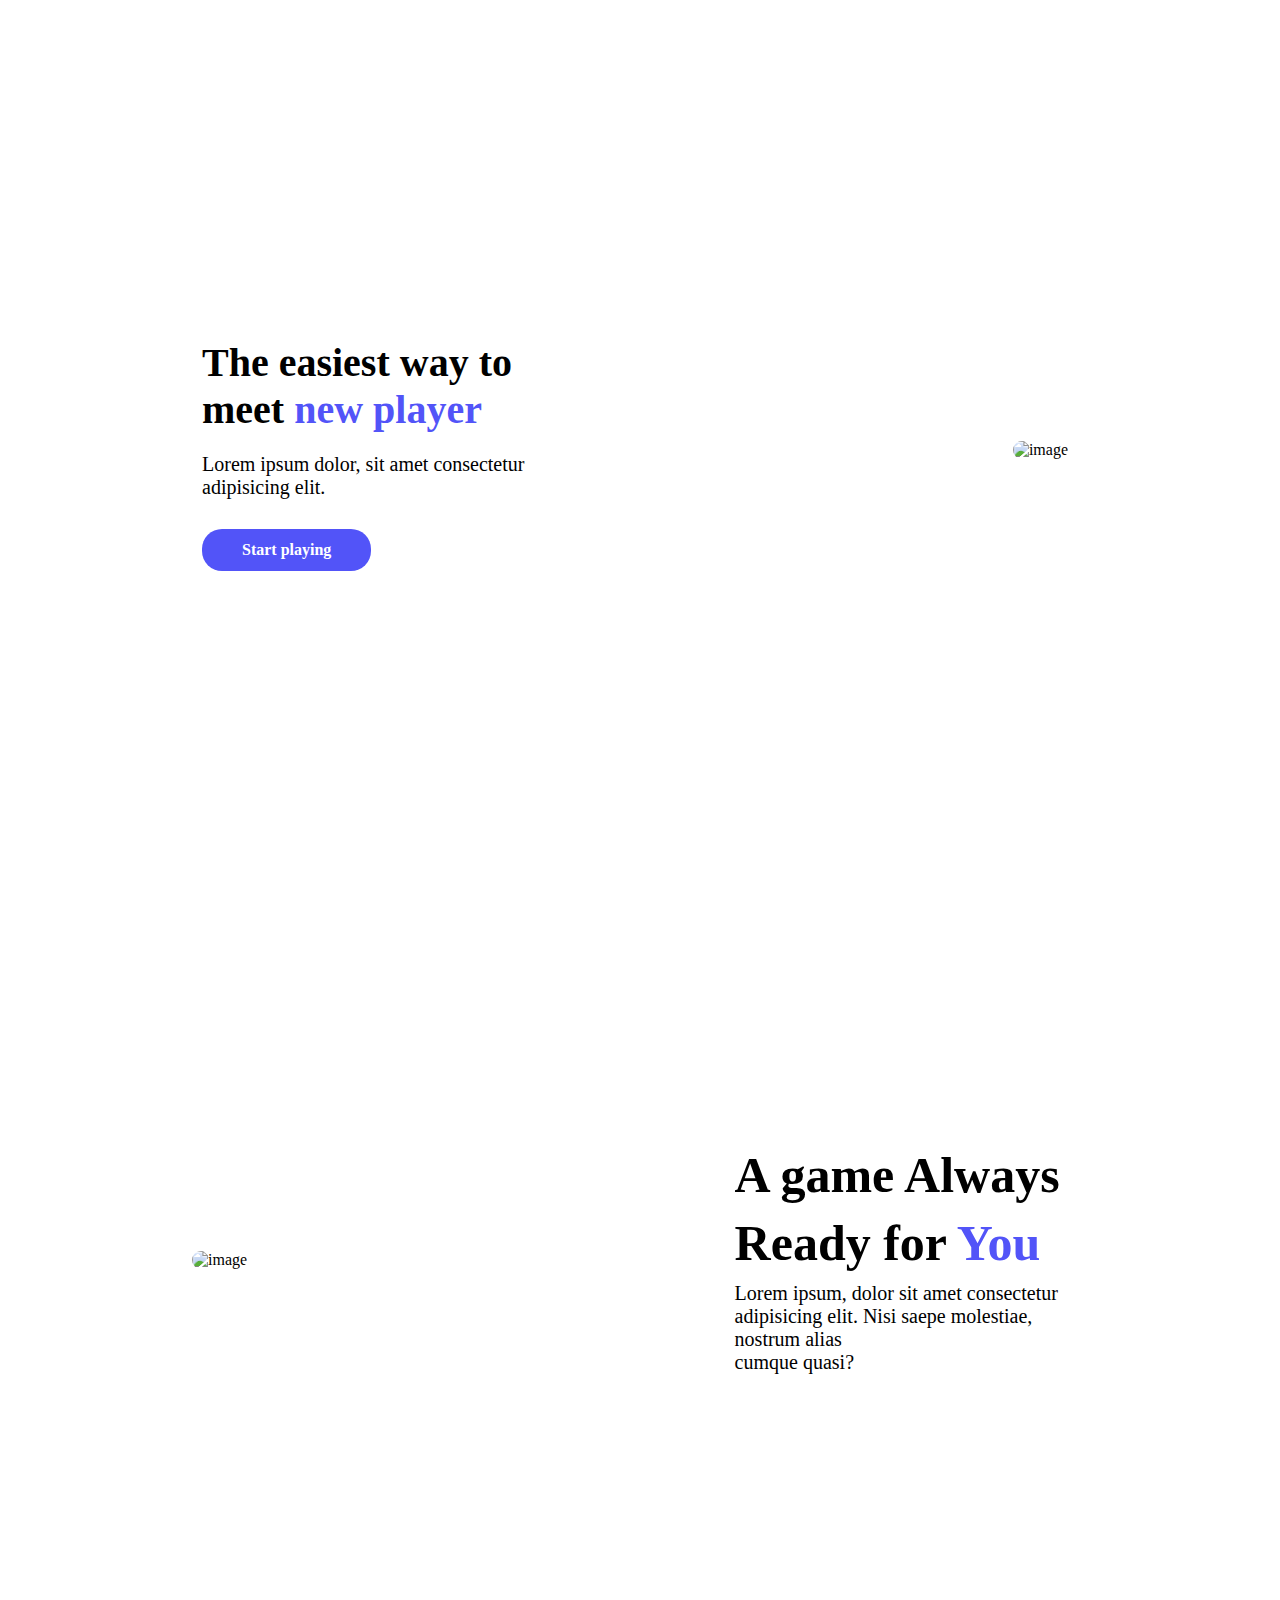
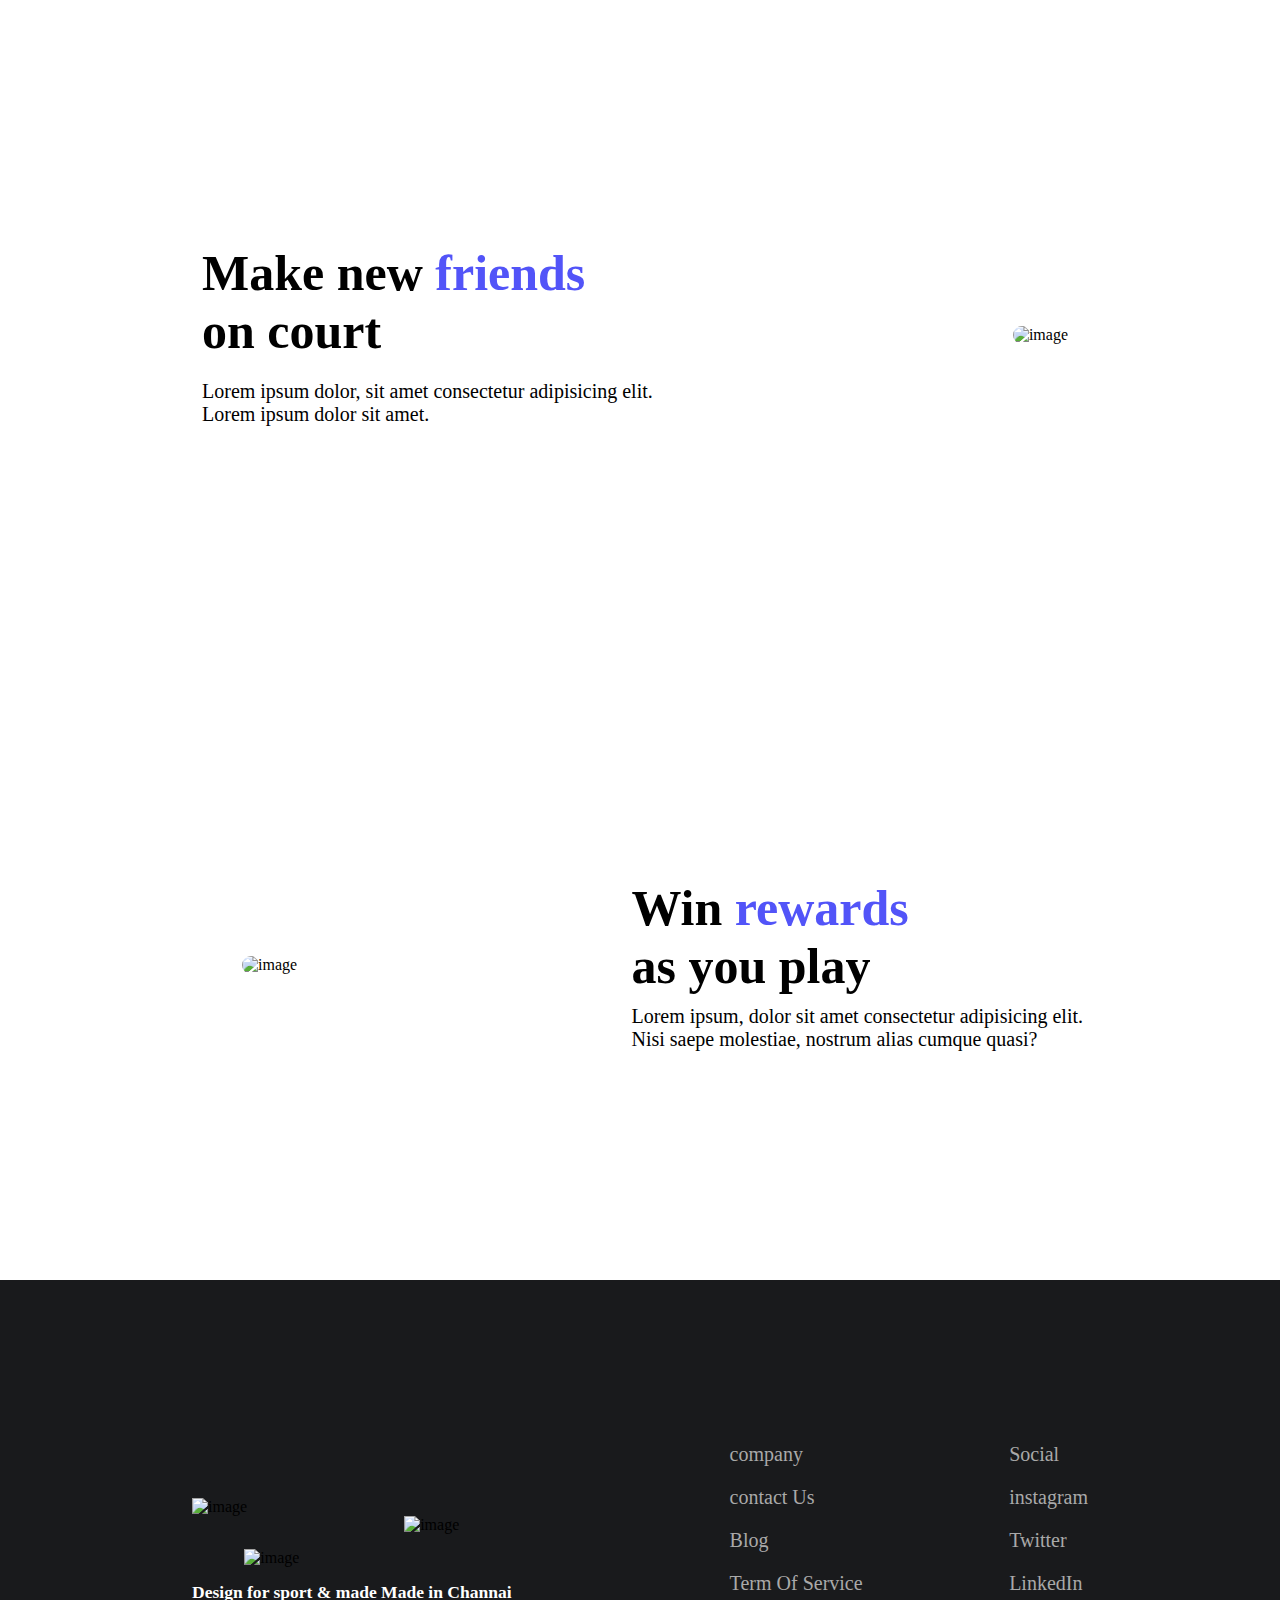
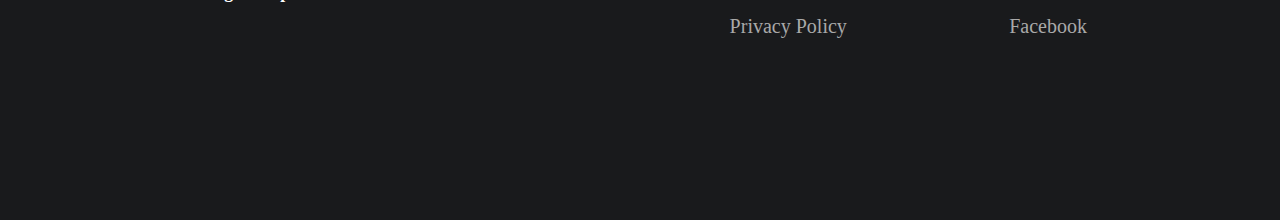
==== index.html @ d3555aa1 "Add files via upload" ====
<!DOCTYPE html>
<html lang="en">
<head>
    <meta charset="UTF-8">
    <meta name="viewport" content="width=device-width, initial-scale=1.0">
    <link rel="stylesheet" href="style.css">
    <title>Document</title>
</head>
<body>
    <div class="header">          
        <div class="main">
            <div class="container">
                <div class="right">
                    <h1>The easiest way to <br> meet <span>new player</span></h1>
                    <p>Lorem ipsum dolor, sit amet consectetur adipisicing elit.</p>
                    <a href="#contact" class="contact-button">
                        Start playing
                    </a>
                </div>
                <div class="image">
                    <img src="images/111.jpg" alt="image">
                </div>   
            </div>
        </div>
        <!-- ----------------------------------------------------------------------------------- -->
        <div class="main_2">
            <div class="container_2">
                <div class="image_2">
                    <img src="images/222.jpg" alt="image">
                </div>
                <div class="left_1">
                    <h1>A game Always</h1>
                    <h1>Ready for <span>You</span></h1>
                    <p>Lorem ipsum, dolor sit amet consectetur adipisicing elit. Nisi saepe molestiae, nostrum alias <br> cumque quasi?</p>
                </div>
            </div>
        </div>
    <!-- -------------------------------------------------------------------------------------------------------- -->
        <div class="main_3">
            <div class="container_3">
                <div class="right_3">
                    <h1>Make new <span>friends</span> <br> on court</h1>
                    <p>Lorem ipsum dolor, sit amet consectetur adipisicing elit.<br> Lorem ipsum dolor sit amet.</p>
                </div>
                <div class="image_3">
                    <img src="images/333.jpg" alt="image">
                </div>   
            </div>
        </div>
    <!-- --------------------------------------------------------------------------------------------- -->
        <div class="main_4">
            <div class="container_4">
                <div class="image_4">
                    <img src="images/444.jpg" alt="image">
                </div>
                <div class="left_4">
                    <h1>Win <span>rewards</span> <br> as you play</h1>
                    <p>Lorem ipsum, dolor sit amet consectetur adipisicing elit.<br> Nisi saepe molestiae, nostrum alias cumque quasi?</p>
                </div>
            </div>
        </div>
    </div>
   
    <!-- ------------------------------------------------------------------------------------------------- -->
   
    <footer class="main_last">
        <div class="container_last">
            <div class="image_last">
                <div class="first">
                    <img src="/images/Frame 10.png" alt="image">
                </div>
                <div class="second_last">
                    <div class="second">
                        <img src="/images/app-store-de-data.png" alt="image">
                    </div>
                    <div class="third">
                        <img src="/images/google-play.png" alt="image">
                    </div>
                </div>
                <div class="heading_last">
                    <h3>Design for sport & made Made in Channai</h3>
                </div>
            </div>

            <div class="footer_one">
                <div class="company_one">
                    <li class="color_white">company</li>
                    <li>contact Us</li>
                    <li>Blog</li>
                    <li>Term Of Service</li>
                    <li>Privacy Policy</li>
                </div>
                <div class="social_one">
                    <li class="color_white">Social</li>
                    <li>instagram</li>
                    <li>Twitter</li>
                    <li>LinkedIn</li>
                    <li>Facebook</li>
                </div>
            </div>

        </div>
    </footer>
    
</body>
</html>
---- style.css ----
*{
    margin: 0;
    padding: 0;
    box-sizing: border-box;
}
body{
}
.main{
    display: flex;
    justify-content: center;
    align-items: center;
    width: 100%;
    min-height: 100vh;
}
.container{
    display: flex;
    justify-content: space-between;
    align-items: center;
    min-height: 70vh;
    width: 70%;
    /* border: 2px solid red; */
}
.right{
    display: flex;
    align-items: flex-start;
    justify-content: center;
    flex-direction: column;
    /* margin-left: 120px; */
    /* border: 2px solid red; */
}
.right h1{
    padding: 10px;
    font-size: 50px;
}
span{
    color: #5254f8;

}
.right p{
    padding: 10px;
    font-size: 20px;
}
.contact-button{
    border: none;
    display: flex;
    border-radius: 0.375rem;
    background-color: #5254f8;
    color: white;
    transform: all 0.1s;
    padding: 0.75rem 2.5rem;
    font-size: 1rem;
    font-weight: 600;
    text-decoration: none;
    margin-top:20px ;
    margin-left: 10px;
    border-radius: 20px;
}
.image{
    margin-right: 20px;
}
.image img{
    height: 35vh;
    border-radius: 20px;
}
@media screen and (max-width:1400px) {
    .image img{
        height: 30vh;
    }
    .right{
        width: 40%;
    }
    .right h1{
        font-size: 40px;
    }
}
@media screen and (max-width:1150px) {
    .image img{
        height: 25vh;
        width: 40vh;
    }
}
@media screen and (max-width:970px) {
    .image img{
        height: 25vh;
        width: 33vh;
    }
    .right h1{
        font-size: 25px;
    }
}
@media screen and (max-width:835px) {
    .contact-button{
        padding-left: 20px;
    }
    .right h1{
        font-size: 33px;
    }
    .right p{
        font-size: 20px;
    }
}
@media screen and (max-width:770px) {
    .image img{
        height: 20vh;
        width: 30vh;
    }
    .right{
        margin: 0px;
        width: 100%;
    }
}
@media screen and (max-width:740px) {
    .container{
        display: flex;
        flex-direction: column;
        justify-content: center;
        align-items: center;
    }
    .right{
        margin: 0px;
        width: 100%;
    }
    .right h1{
        font-size:35px;
    }
    .image{
        margin: 20px;
    }
    .image img{
        height: 30vh;
        width: 40vh;
    }
}
@media screen and (max-width:560px) {
    .right{
        margin: 0px;
        width: 100%;
    }
    .image img{
        height: 27vh;
        width: 35vh;
    }
}
@media screen and (max-width:450px) {
    .right{
        margin: 0px;
        width: 90%;
    }
    .image img{
        height: 27vh;
        width: 30vh;
    }
}
/* --------------------------------------------------- */

.main_2{
    display: flex;
    justify-content: center;
    align-items: center;
    width: 100%;
    min-height: 80vh;
    /* border: 2px solid red; */
}
.container_2{
    display: flex;
    justify-content: space-between;
    align-items: center;
    min-height: 70vh;
    width: 70%;
    /* border: 2px solid red; */
}

.image_2 img{
    height: 35vh;
    border-radius: 20px;
}
.left_1{
    display: flex;
    align-items: flex-start;
    justify-content: center;
    flex-direction: column;
    width: 40%;
}
.left_1 h1{
    font-size: 50px;
    padding: 5px;
}
.left_1 p{
    font-size: 20px;
    padding: 5px;
}
@media screen and (max-width:1140px) {
    .container_2{
        min-height: 70vh;
        /* width: auto; */
    }
    .image_2 img{
        height: 30vh;
        border-radius: 20px;
    }
    .left_1 h1{
        font-size: 40px;
        padding: 5px;
    }
    .left_1 p{
        font-size: 20px;
        padding: 5px;
    }
}
@media screen and (max-width:1030px) {
    .left_1 h1{
        font-size: 30px;
    }
    .image_2 img{
        height: 25vh;
        border-radius: 20px;   
    }
}
@media screen and (max-width:850px) {
    .image_2 img{
        height: 22vh;
        border-radius: 20px;   
    }
    .left_1 h1{
        font-size: 25px;
    }
}
@media screen and (max-width:740px) {
    .container_2{
        display: flex;
        flex-direction: column;
        justify-content: center;
        align-items: center;
    }
    .left_1{
        width: 100%;
        margin-top: 20px;
    }
    .left_1 h1{
        font-size: 30px;
    }
    .image_2 img{
        width: 100%;
        height: 30vh;
    }
    
}
@media screen and (max-width:530px) {
    .image_2 img{
        width: 100%;
        height: 30vh;
    }
    .left_1{
        width: 100%;
       
    }
}
@media screen and (max-width:470px) {
    .image_2 img{
        width: 100%;
        height: 30vh;
    }
}
/* -------------------------------------------------------- */

.main_3{
    display: flex;
    justify-content: center;
    align-items: center;
    width: 100%;
    min-height: 60vh;
}
.container_3{
    display: flex;
    justify-content: space-between;
    align-items: center;
    min-height: 70vh;
    width: 70%;
    /* border: 2px solid red; */
}
.right_3{
    display: flex;
    align-items: flex-start;
    justify-content: center;
    flex-direction: column;
    /* margin-left: 120px; */
}
.right_3 h1{
    padding: 10px;
    font-size: 50px;
}
.right_3 p{
    font-size: 20px;
}
span{
    color: #5254f8;

}
.right_3 p{
    padding: 10px;
}
.image_3{
    margin-right: 20px;
}
.image_3 img{
    height: 35vh;
    border-radius: 20px;
}
@media screen and (max-width:1150px) {
    .image_3 img{
        height: 25vh;
        width: 40vh;
    }
}
@media screen and (max-width:970px) {
    .image_3 img{
        height: 20vh;
        width: 30vh;
    }
    .right_3 h1{
        font-size: 25px;
    }
}
@media screen and (max-width:770px) {
    .image_3 img{
        height: 30vh;
        width: 50vh;
    }
}
@media screen and (max-width:740px) {
    .container_3{
        display: flex;
        flex-direction: column;
        justify-content: center;
        align-items: center;
    }
    .right_3{
        margin: 0px;
    }
    .image_3{
        margin: 20px;
    }
}
/* ------------------------------------------------------- */

.main_4{
    display: flex;
    justify-content: center;
    align-items: center;
    width: 100%;
    min-height: 60vh;
}
.container_4{
    display: flex;
    justify-content: space-between;
    align-items: center;
    min-height: 70vh;
    width: 70%;
    /* border: 2px solid red; */
}
.image_4{
    /* margin: 20px; */
    margin-left: 50px;
}
.image_4 img{
    height: 35vh;
    border-radius: 20px;
}
.left_4{
    display: flex;
    align-items: flex-start;
    justify-content: center;
    flex-direction: column;
    /* margin-left: 120px; */
}
.left_4 h1{
    font-size: 50px;
    padding: 5px;
}
.left_4 p{
    font-size: 20px;
    padding: 5px;
}
@media screen and (max-width:1140px) {
    .container_4{
        min-height: 70vh;
        /* width: auto; */
    }
}
@media screen and (max-width:1030px) {
    .left_4 h1{
        font-size: 30px;
    }
    .image_4 img{
        margin-right: 50px;
    }
}
@media screen and (max-width:740px) {
    .container_4{
        display: flex;
        flex-direction: column;
        justify-content: center;
        align-items: center;
    }
    .image_4 img{
        margin-right: 50px;
    }
}
@media screen and (max-width:530px) {
    .image_4 img{
        width: 30vh;
        height: 30vh;
        margin-right: 50px;
    }
}
@media screen and (max-width:470px) {
    .left_4{
        /* margin-right: 20px; */
    }
}

/* ------------------------------------------------------ */
/* footer */









.main_last{
    width: 100%;
    min-height: 60vh;
    /* border: 2px solid red; */
    display: flex;
    justify-content: center;
    align-items: center;
    background-color: rgb(25, 26, 28);
}
.container_last{
    display: flex;
    justify-content: space-between;
    align-items: center;
    /* min-height: 50vh; */
    width: 70%;
    /* border: 2px solid green; */
}
.first img{
    height: 50px;
    /* border: 2px solid black; */
}
.second_last{
    display: flex;
    flex-direction: row;
    /* margin: 10px; */
    justify-content: space-around; 
}
.second img{
    height: 80px;
    margin-top: 33px;
}
.third img{
    height: 150px;
    margin-bottom: 15px

}
.heading_last{
    font-size: 15px;
    color: white;
    margin-top: 15px;
}

.footer_one{
    display: flex;
    flex-direction: row;
    justify-content: space-between ;
    align-items: center;
    /* border: 2px solid red; */
    width: 40%;
}


.company_one li{
    list-style: none;
    padding-bottom: 20px;
    font-size: 20px;
    color:darkgrey;
    display: flex;
    justify-content: space-between;

}

.social_one li{
    list-style: none;
    padding-bottom: 20px;
    font-size: 20px;
    color:darkgrey;
    display: flex;
    justify-content: space-between;
}
.color_white{
    color: white;
}

@media screen and (max-width:850px) {
    .main_last{
        width: 100%;
        /* height: 50vh; */
        background-color: rgb(25, 26, 28);
        border: 2px solid red;
    }
    .container_last{
        width: 100%;
        /* min-height: 50vh; */
    }
}

@media screen and (max-width:600px) {
    .image_last{
        border: 2px solid red;
        width: 100%;
    }
    .heading_last{
        padding-bottom:20px ;
    }
    
}

@media screen and (max-width:600px) {
    .footer_one{
        border: 2px solid red;
        width: 60%;
    }
    .container_last{
        display: flex;
        flex-direction: column;
    }
}
@media screen and (max-width:400px) {
    .footer_one{
        border: 2px solid green;
        width: 80%;
    }
    .container_last{
        display: flex;
        flex-direction: column;
    }
}
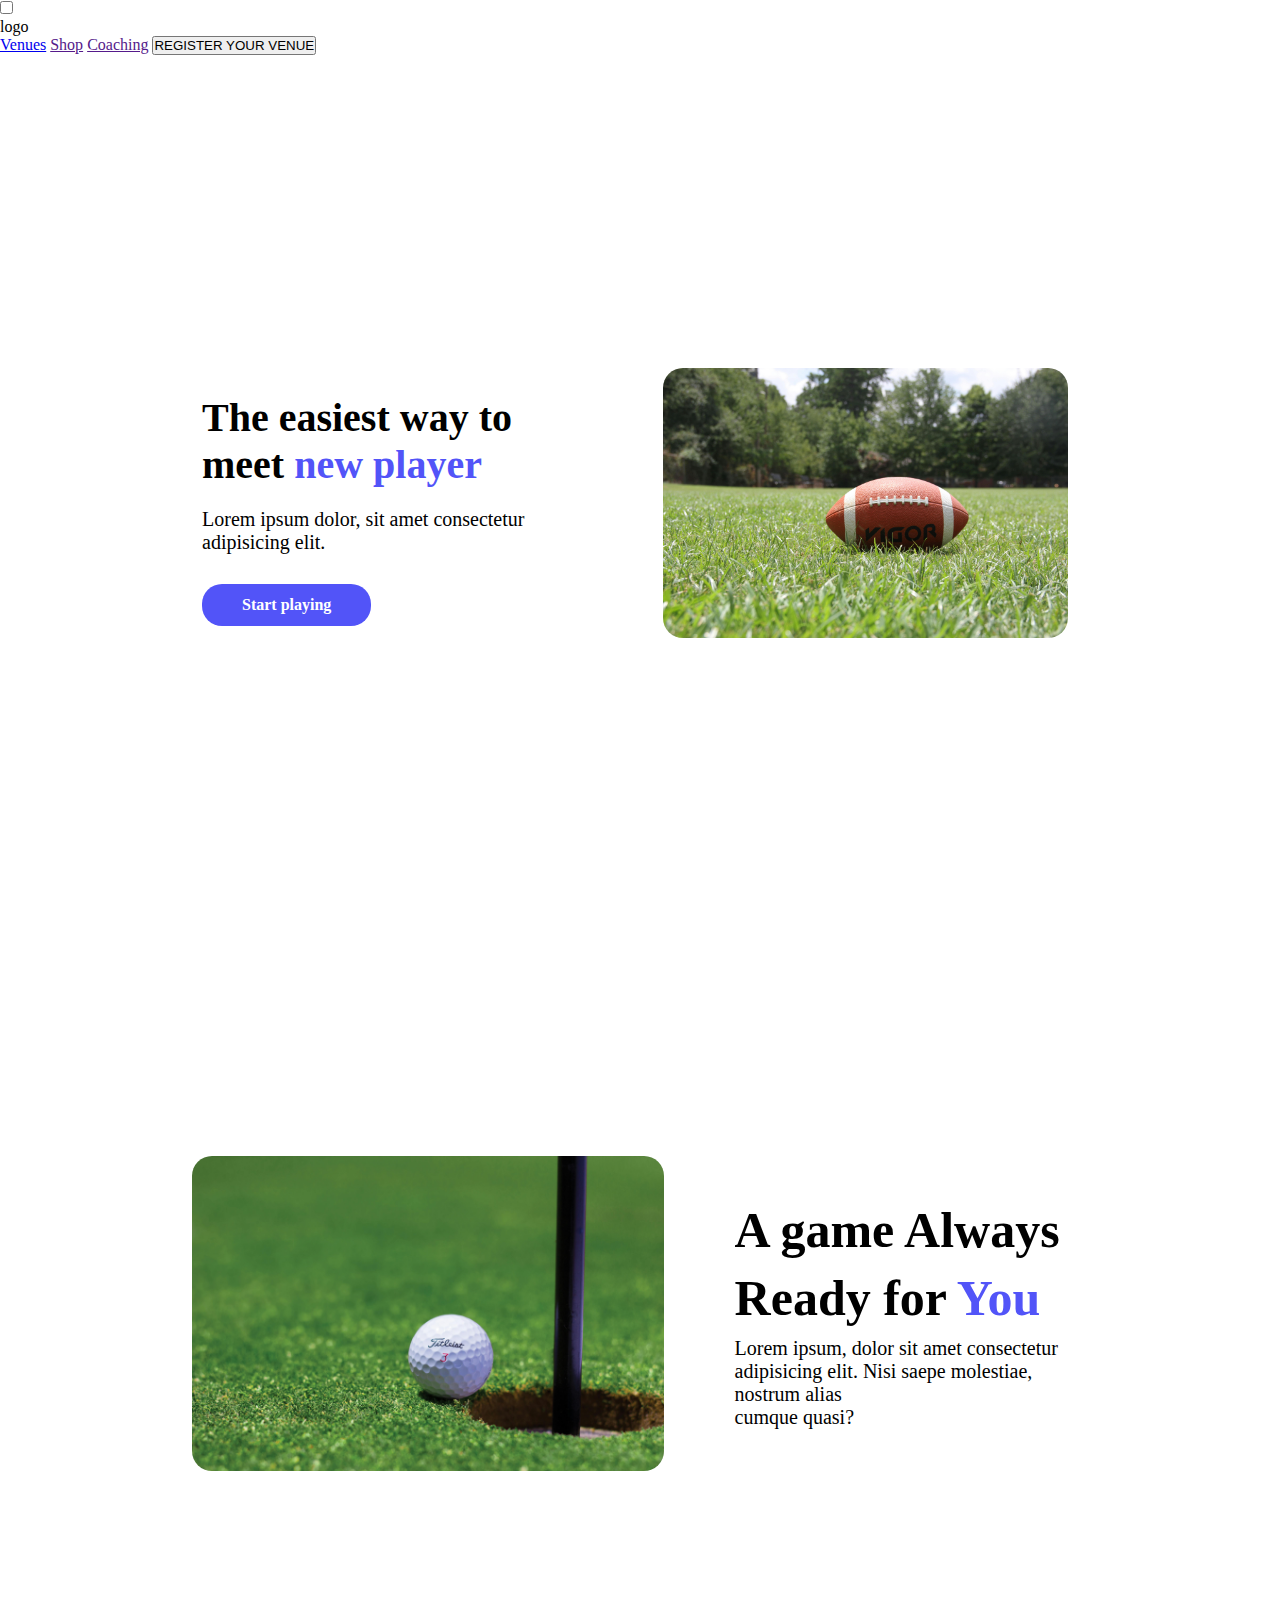
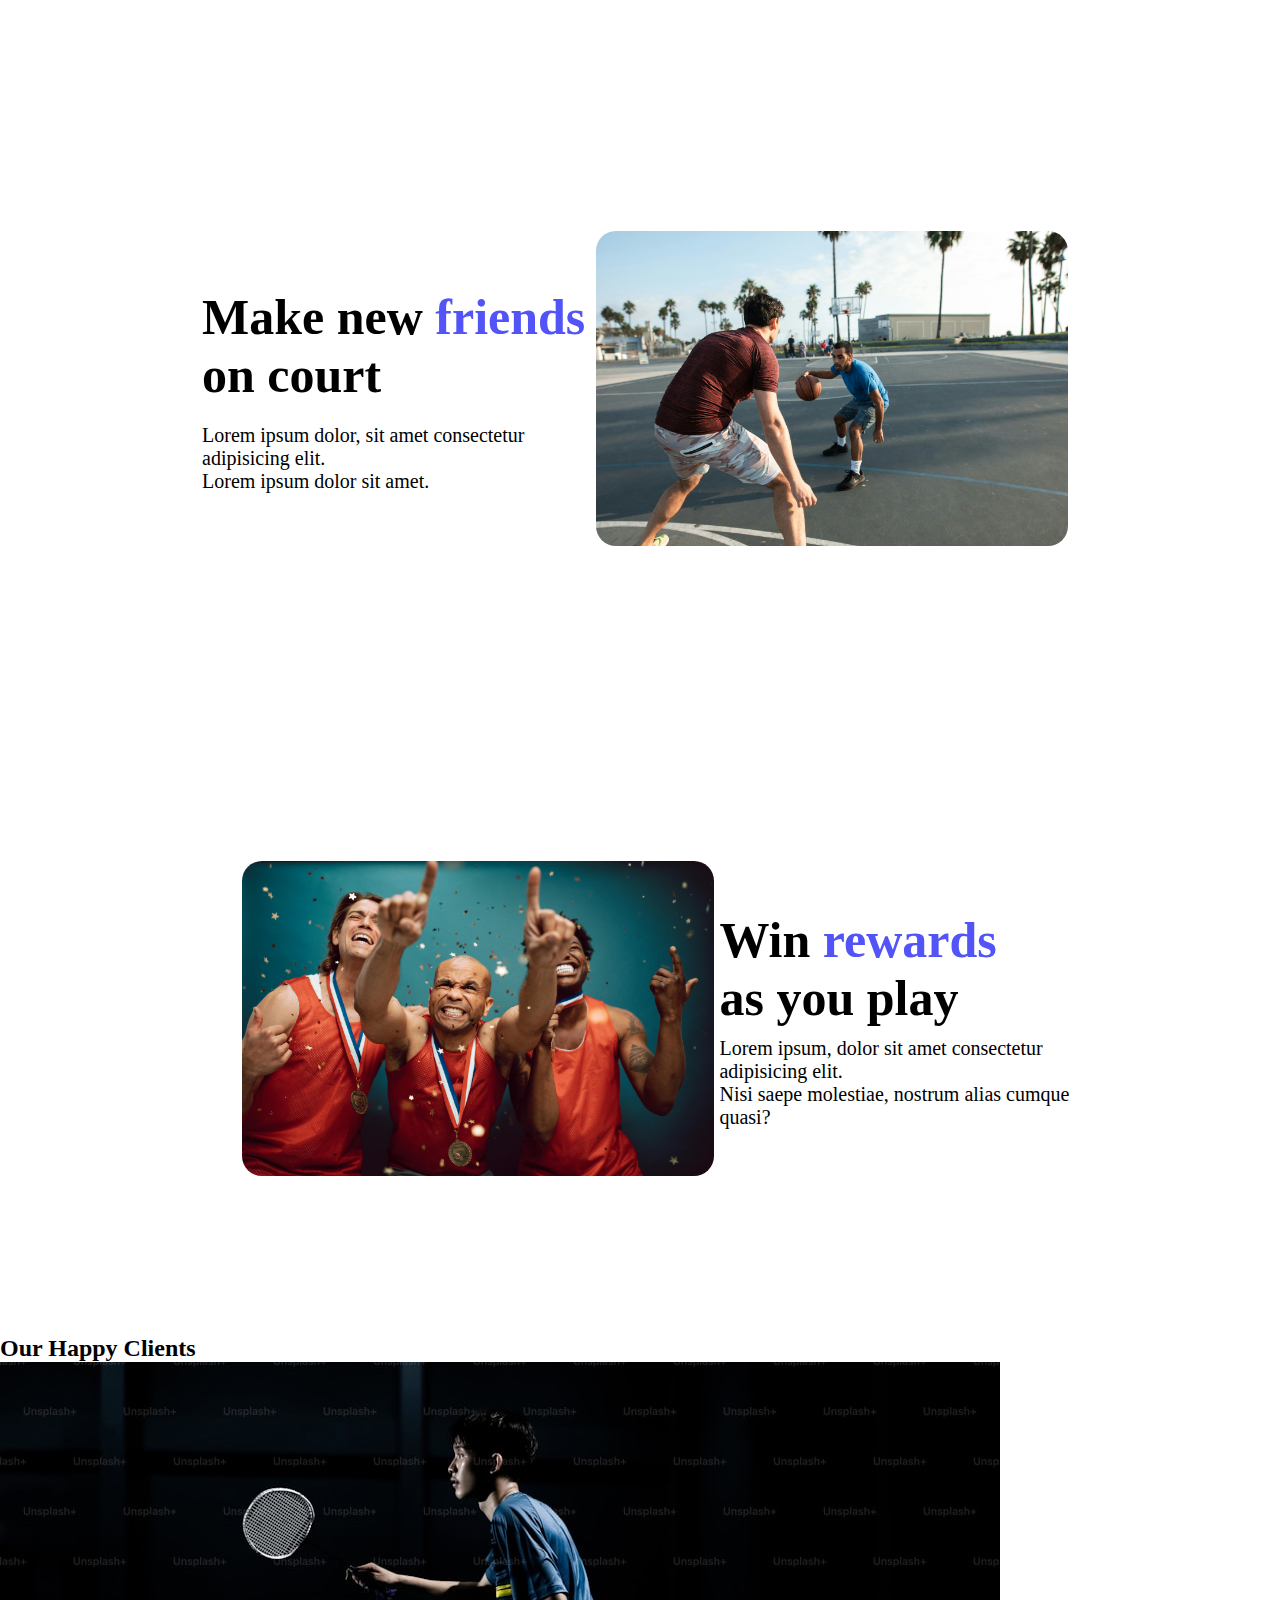
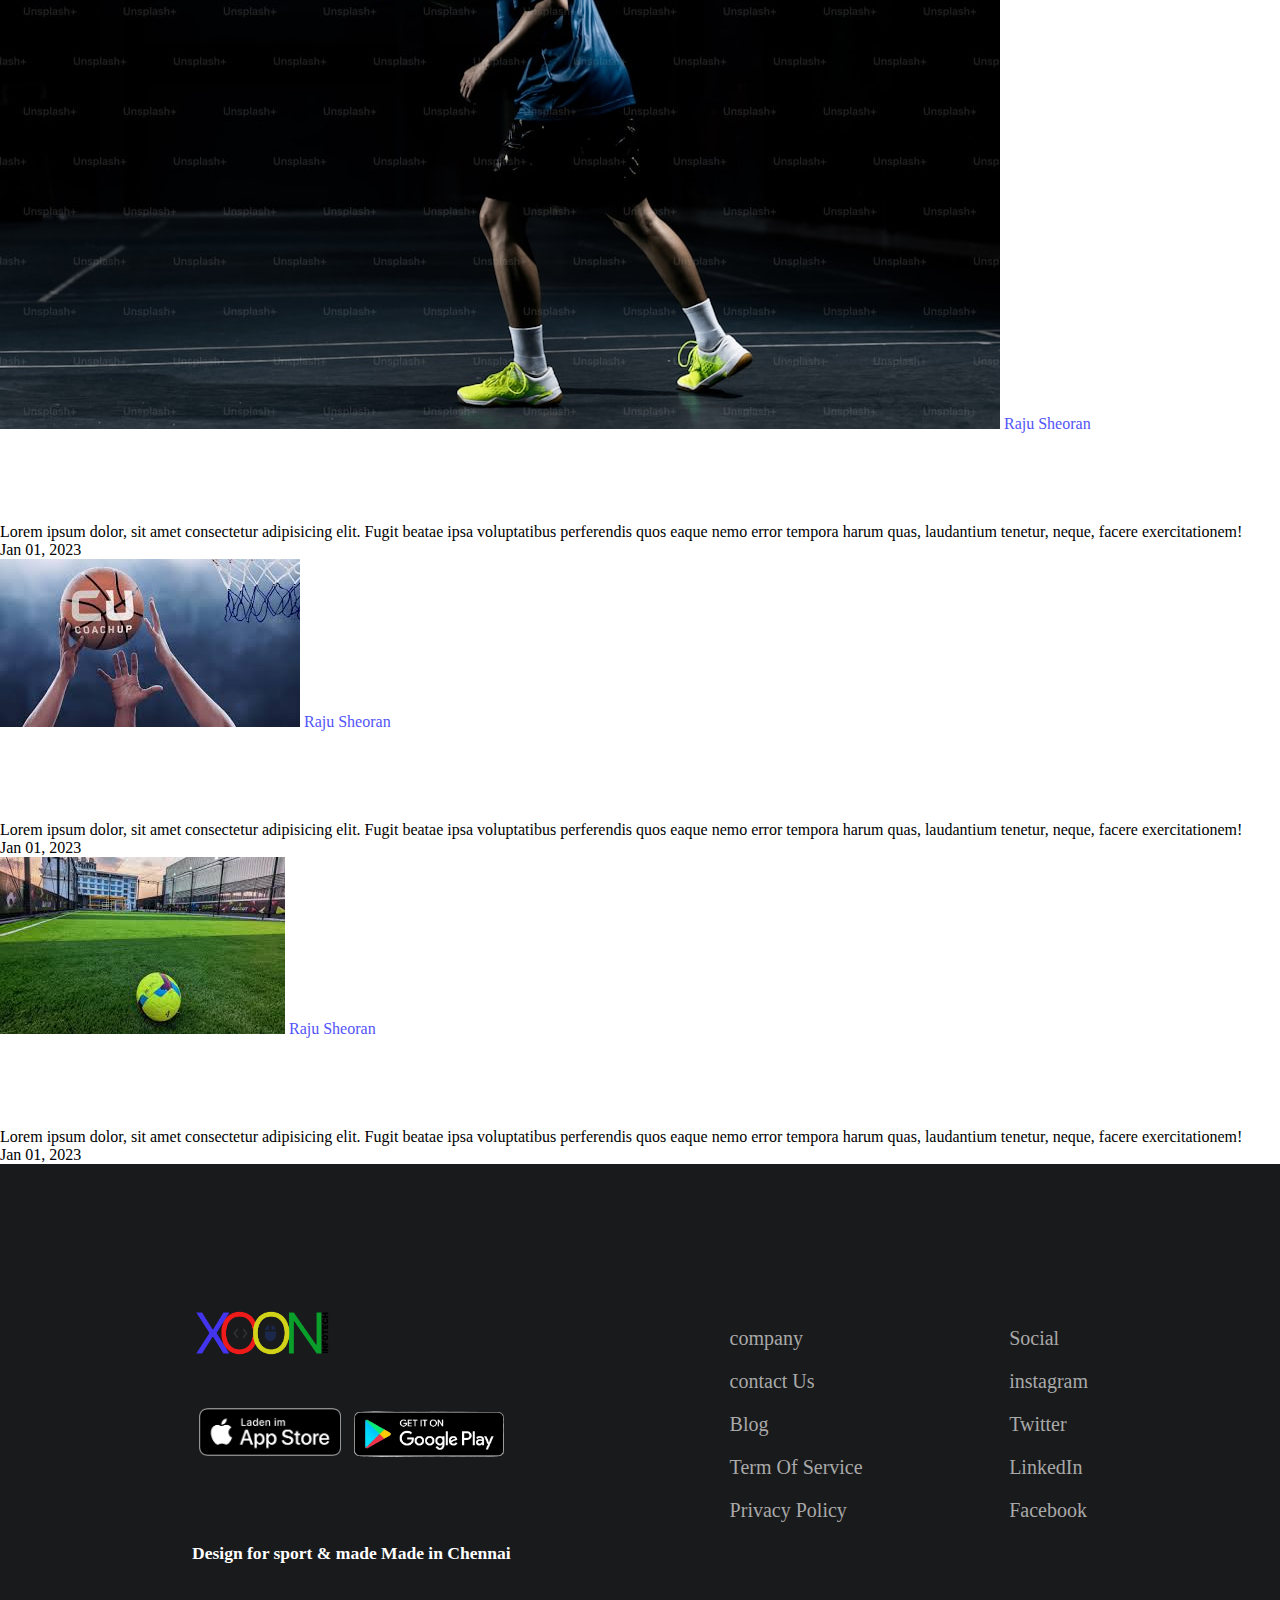
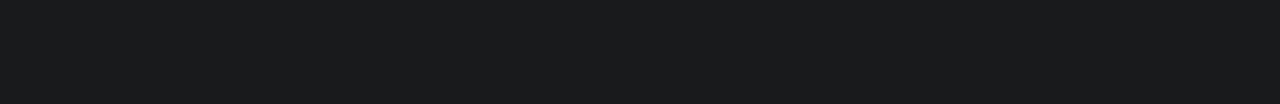
==== commit b2a2a9a7: "Add files via upload" ====
--- a/index.html
+++ b/index.html
@@ -1,68 +1,183 @@
 <!DOCTYPE html>
 <html lang="en">
+
 <head>
     <meta charset="UTF-8">
     <meta name="viewport" content="width=device-width, initial-scale=1.0">
     <link rel="stylesheet" href="style.css">
+    <link rel="stylesheet" href="https://cdnjs.cloudflare.com/ajax/libs/font-awesome/6.2.1/css/all.min.css"
+    integrity="sha512-MV7K8+y+gLIBoVD59lQIYicR65iaqukzvf/nwasF0nqhPay5w/9lJmVM2hMDcnK1OnMGCdVK+iQrJ7lzPJQd1w=="
+    crossorigin="anonymous" referrerpolicy="no-referrer" />
     <title>Document</title>
 </head>
+
 <body>
-    <div class="header">          
-        <div class="main">
-            <div class="container">
-                <div class="right">
-                    <h1>The easiest way to <br> meet <span>new player</span></h1>
-                    <p>Lorem ipsum dolor, sit amet consectetur adipisicing elit.</p>
-                    <a href="#contact" class="contact-button">
-                        Start playing
-                    </a>
-                </div>
-                <div class="image">
-                    <img src="images/111.jpg" alt="image">
-                </div>   
-            </div>
-        </div>
-        <!-- ----------------------------------------------------------------------------------- -->
-        <div class="main_2">
-            <div class="container_2">
-                <div class="image_2">
-                    <img src="images/222.jpg" alt="image">
-                </div>
-                <div class="left_1">
-                    <h1>A game Always</h1>
-                    <h1>Ready for <span>You</span></h1>
-                    <p>Lorem ipsum, dolor sit amet consectetur adipisicing elit. Nisi saepe molestiae, nostrum alias <br> cumque quasi?</p>
-                </div>
-            </div>
-        </div>
+    <header>  <!--------------------------------------------NAVBAR SECTION  ----------------------------------------->
+        <div class="nav">
+            <input type="checkbox" id="nav-check">
+            <div class="nav-header">
+              <div class="nav-title">
+                logo
+              </div>
+            </div>
+            <div class="nav-btn">
+              <label for="nav-check">  
+                <span></span>
+                <span></span>
+                <span></span>
+              </label>
+            </div>
+            
+            <div class="nav-links">
+              <a href="./venues.html" target="">Venues</a>
+              <a href="" target="">Shop</a>
+              <a href="" target="">Coaching</a>
+              <a href="" button></a>
+              <a href="">
+                <button>REGISTER YOUR VENUE</button>
+              </a>
+              
+            </div>
+          </div>
+    </header>
+    <!-- ------------------------------------------------------------------------------------------------------ -->
+    <div class="main">
+        <div class="container">
+            <div class="right">
+                <h1>The easiest way to <br> meet <span>new player</span></h1>
+                <p>Lorem ipsum dolor, sit amet consectetur adipisicing elit.</p>
+                <a href="#contact" class="contact-button">
+                    Start playing
+                </a>
+            </div>
+            <div class="image">
+                <img src="images/111.jpg" alt="image">
+            </div>
+        </div>
+    </div>
+    <!-- ----------------------------------------------------------------------------------- -->
+    <div class="main_2">
+        <div class="container_2">
+            <div class="image_2">
+                <img src="images/222.jpg" alt="image">
+            </div>
+            <div class="left_1">
+                <h1>A game Always</h1>
+                <h1>Ready for <span>You</span></h1>
+                <p>Lorem ipsum, dolor sit amet consectetur adipisicing elit. Nisi saepe molestiae, nostrum alias <br>
+                    cumque quasi?</p>
+            </div>
+        </div>
+    </div>
     <!-- -------------------------------------------------------------------------------------------------------- -->
-        <div class="main_3">
-            <div class="container_3">
-                <div class="right_3">
-                    <h1>Make new <span>friends</span> <br> on court</h1>
-                    <p>Lorem ipsum dolor, sit amet consectetur adipisicing elit.<br> Lorem ipsum dolor sit amet.</p>
-                </div>
-                <div class="image_3">
-                    <img src="images/333.jpg" alt="image">
-                </div>   
-            </div>
-        </div>
+    <div class="main_3">
+        <div class="container_3">
+            <div class="right_3">
+                <h1>Make new <span>friends</span> <br> on court</h1>
+                <p>Lorem ipsum dolor, sit amet consectetur adipisicing elit.<br> Lorem ipsum dolor sit amet.</p>
+            </div>
+            <div class="image_3">
+                <img src="images/333.jpg" alt="image">
+            </div>
+        </div>
+    </div>
     <!-- --------------------------------------------------------------------------------------------- -->
-        <div class="main_4">
-            <div class="container_4">
-                <div class="image_4">
-                    <img src="images/444.jpg" alt="image">
-                </div>
-                <div class="left_4">
-                    <h1>Win <span>rewards</span> <br> as you play</h1>
-                    <p>Lorem ipsum, dolor sit amet consectetur adipisicing elit.<br> Nisi saepe molestiae, nostrum alias cumque quasi?</p>
-                </div>
-            </div>
-        </div>
-    </div>
-   
+    <div class="main_4">
+        <div class="container_4">
+            <div class="image_4">
+                <img src="images/444.jpg" alt="image">
+            </div>
+            <div class="left_4">
+                <h1>Win <span>rewards</span> <br> as you play</h1>
+                <p>Lorem ipsum, dolor sit amet consectetur adipisicing elit.<br> Nisi saepe molestiae, nostrum alias
+                    cumque quasi?</p>
+            </div>
+        </div>
+    </div>
+<!-- -------------------------------------REVIEWS SECTION-------------------------------- -->
+
+<!-- Main Container for Clients Review -->
+<div class="container_review">
+    <h2> Our Happy Clients </h2>
+
+
+    <!-- Clients Review Section -->
+    <div class="reviewSection">
+
+    <!-- Clients Review-1 Section Starts from Here  -->
+        <div class="reviewItem">
+            <div class="top">
+                <div class="clientImage">
+                    <img src="./images/badminton/badminton-1.jpeg" alt="">
+                    <span>Raju Sheoran</span>
+                </div>
+                <ul>
+                    <li><i class="fa-solid fa-star"></i></li>
+                    <li><i class="fa-solid fa-star"></i></li>
+                    <li><i class="fa-solid fa-star"></i></li>
+                    <li><i class="fa-regular fa-star"></i></li>
+                    <li><i class="fa-regular fa-star"></i></li>
+                </ul>
+            </div>
+            <article>
+                <p class="review">Lorem ipsum dolor, sit amet consectetur adipisicing elit. Fugit beatae ipsa
+                    voluptatibus perferendis quos eaque nemo error tempora harum quas, laudantium tenetur, neque,
+                    facere exercitationem!</p>
+                <p>Jan 01, 2023</p>
+            </article>
+        </div>
+
+    <!-- Clients Review-2 Section Starts from Here  -->
+        <div class="reviewItem">
+            <div class="top">
+                <div class="clientImage">
+                    <img src="./images/baskitball/download.jpeg" alt="">
+                    <span>Raju Sheoran</span>
+                </div>
+                <ul>
+                    <li><i class="fa-solid fa-star"></i></li>
+                    <li><i class="fa-solid fa-star"></i></li>
+                    <li><i class="fa-solid fa-star"></i></li>
+                    <li><i class="fa-regular fa-star"></i></li>
+                    <li><i class="fa-regular fa-star"></i></li>
+                </ul>
+            </div>
+            <article>
+                <p class="review">Lorem ipsum dolor, sit amet consectetur adipisicing elit. Fugit beatae ipsa
+                    voluptatibus perferendis quos eaque nemo error tempora harum quas, laudantium tenetur, neque,
+                    facere exercitationem!</p>
+                <p>Jan 01, 2023</p>
+            </article>
+        </div>
+
+    <!-- Clients Review-3 Section Starts from Here  -->
+        <div class="reviewItem">
+            <div class="top">
+                <div class="clientImage">
+                    <img src="./images/football/download.jpeg" alt="">
+                    <span>Raju Sheoran</span>
+                </div>
+                <ul>
+                    <li><i class="fa-solid fa-star"></i></li>
+                    <li><i class="fa-solid fa-star"></i></li>
+                    <li><i class="fa-solid fa-star"></i></li>
+                    <li><i class="fa-regular fa-star"></i></li>
+                    <li><i class="fa-regular fa-star"></i></li>
+                </ul>
+            </div>
+            <article>
+                <p class="review">Lorem ipsum dolor, sit amet consectetur adipisicing elit. Fugit beatae ipsa
+                    voluptatibus perferendis quos eaque nemo error tempora harum quas, laudantium tenetur, neque,
+                    facere exercitationem!</p>
+                <p>Jan 01, 2023</p>
+            </article>
+        </div>
+    </div>
+</div>
+
+<!-- .........................................END ReviewS SECTION---------------------------------- -->
     <!-- ------------------------------------------------------------------------------------------------- -->
-   
+
     <footer class="main_last">
         <div class="container_last">
             <div class="image_last">
@@ -78,7 +193,7 @@
                     </div>
                 </div>
                 <div class="heading_last">
-                    <h3>Design for sport & made Made in Channai</h3>
+                    <h3>Design for sport & made Made in Chennai</h3>
                 </div>
             </div>
 
@@ -101,6 +216,7 @@
 
         </div>
     </footer>
-    
+
 </body>
+
 </html>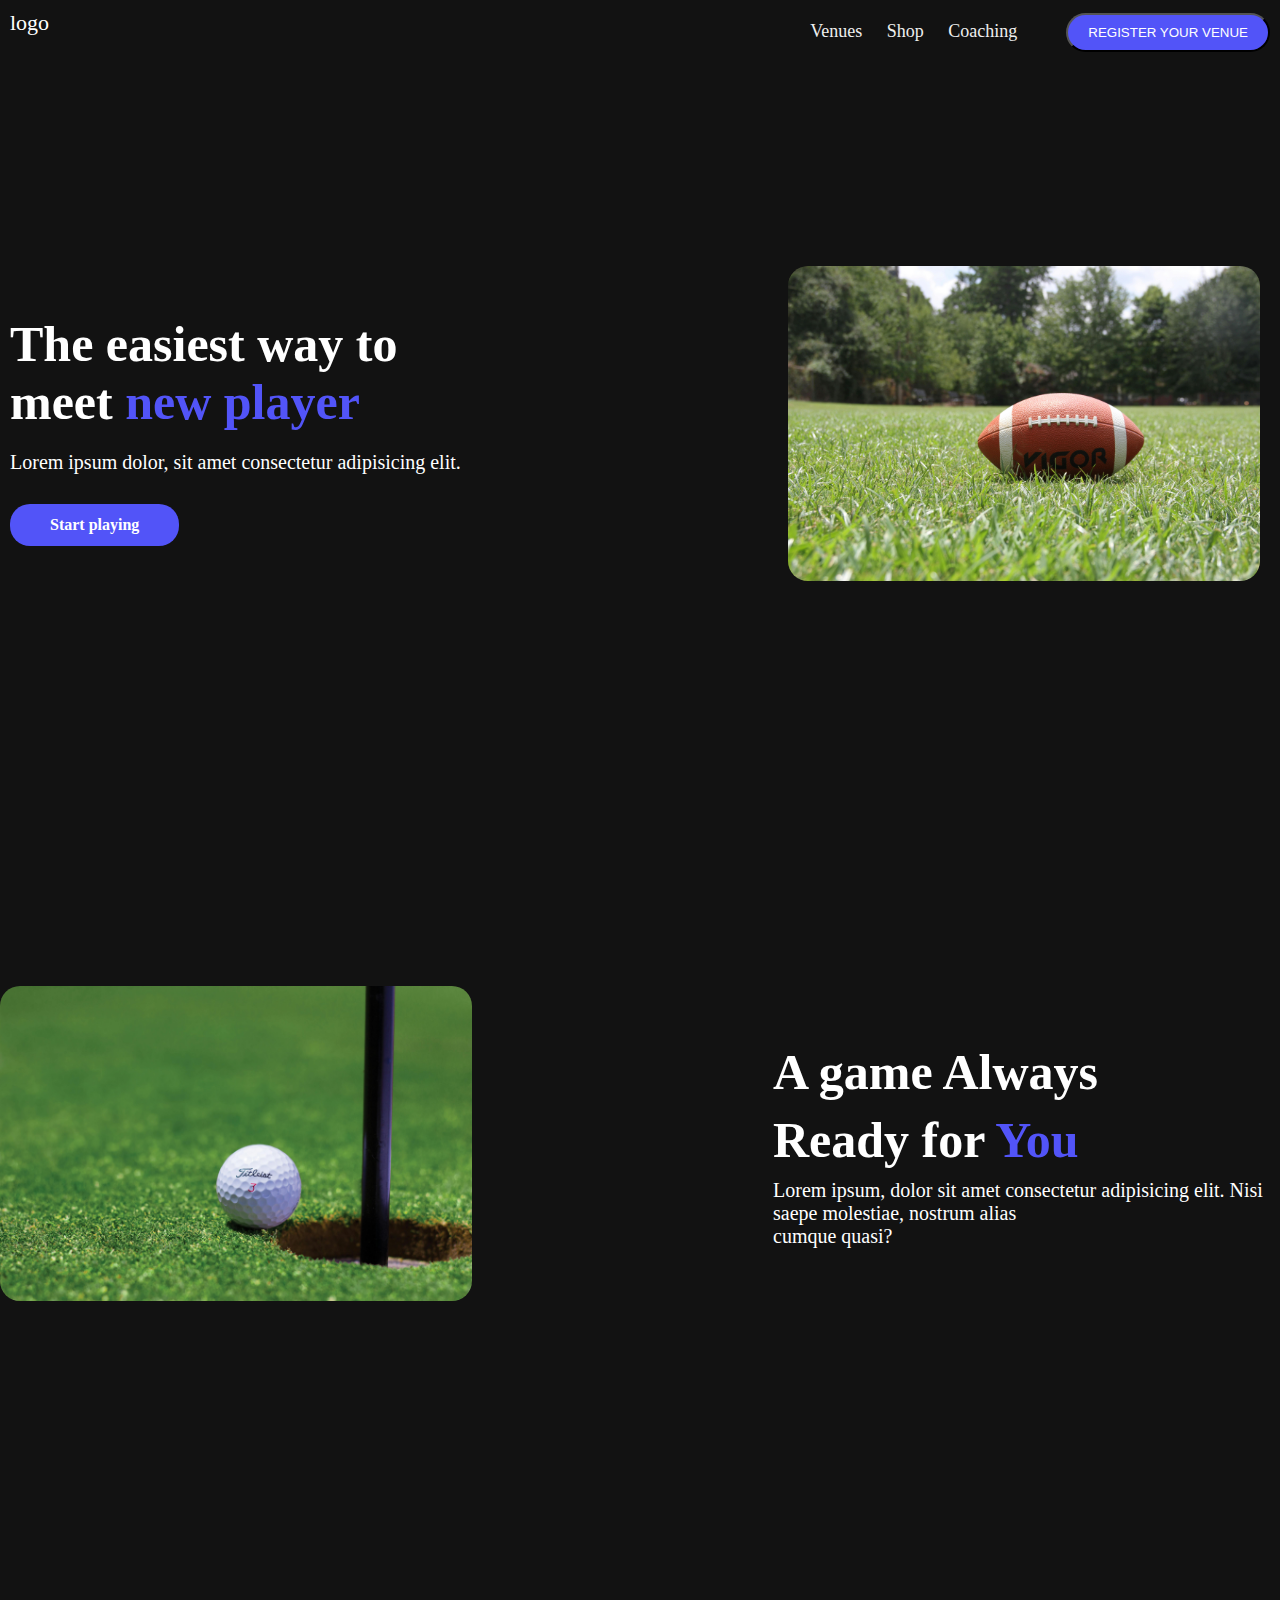
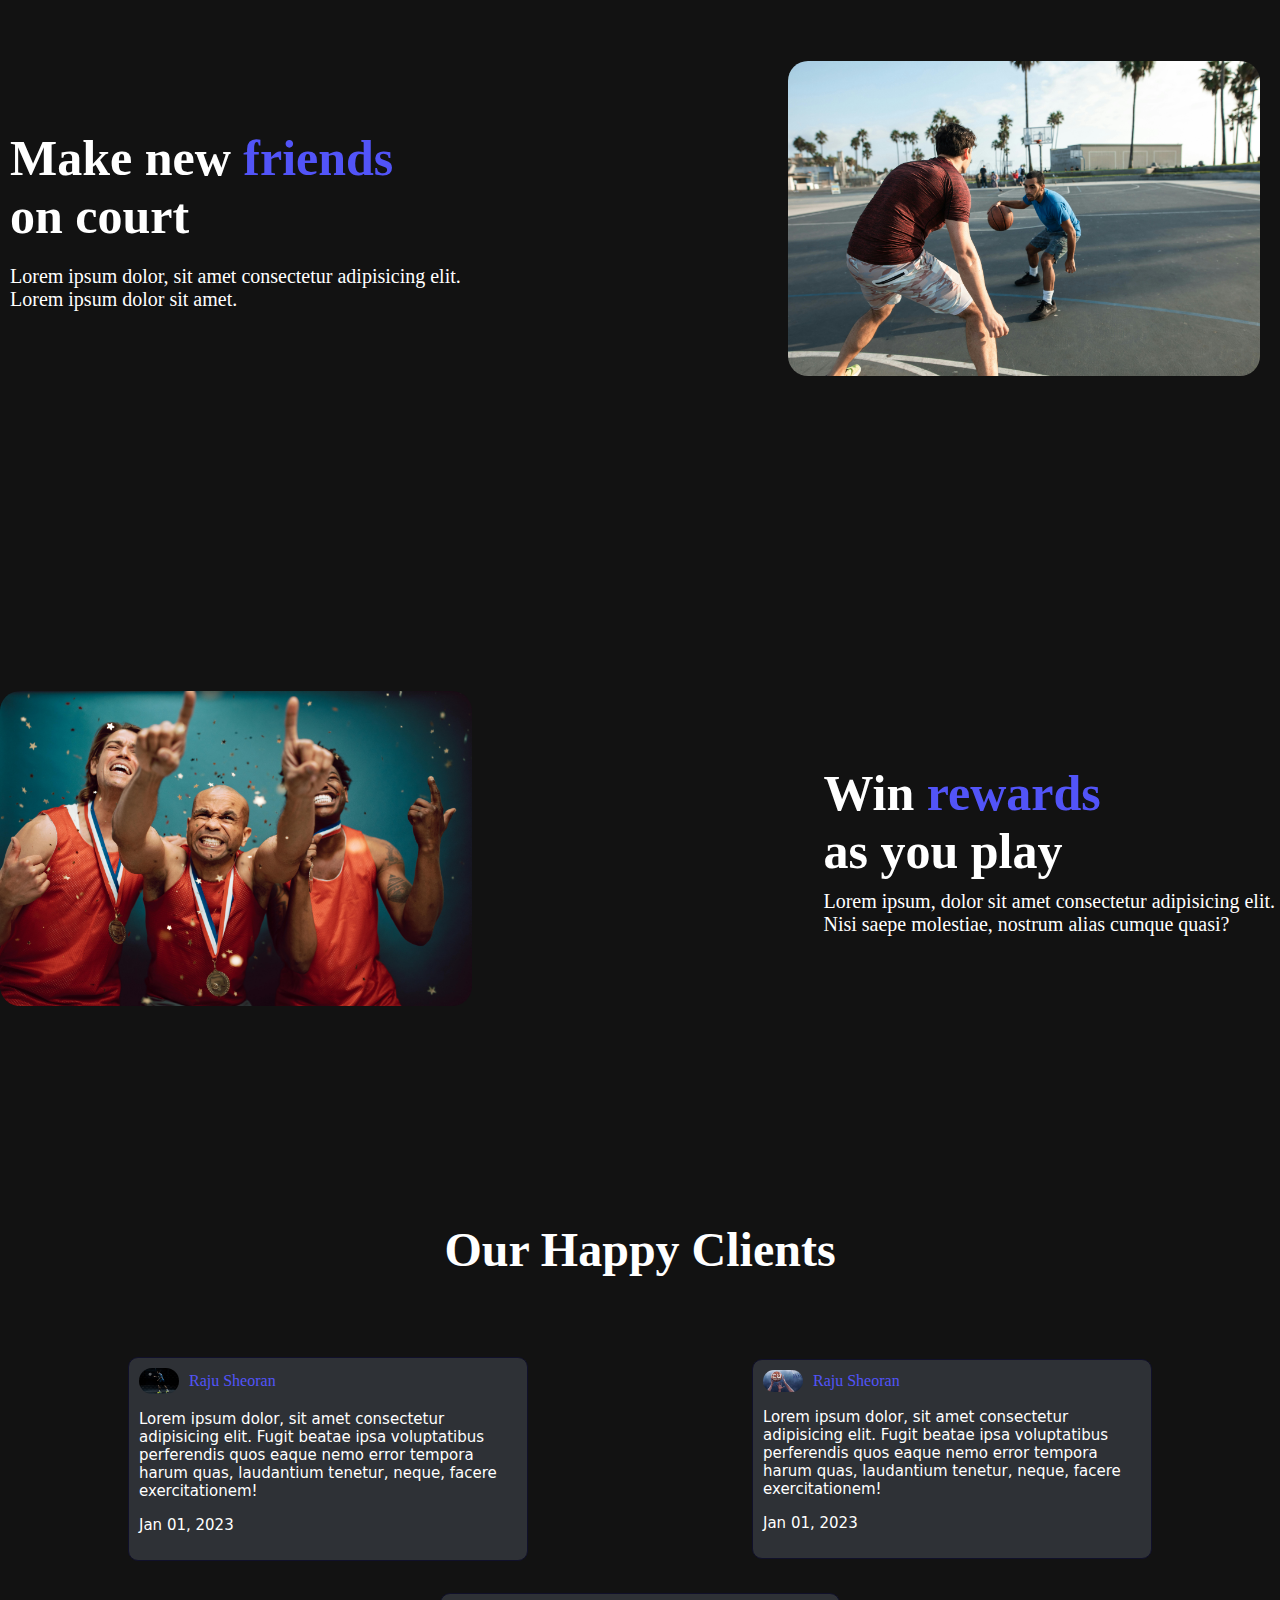
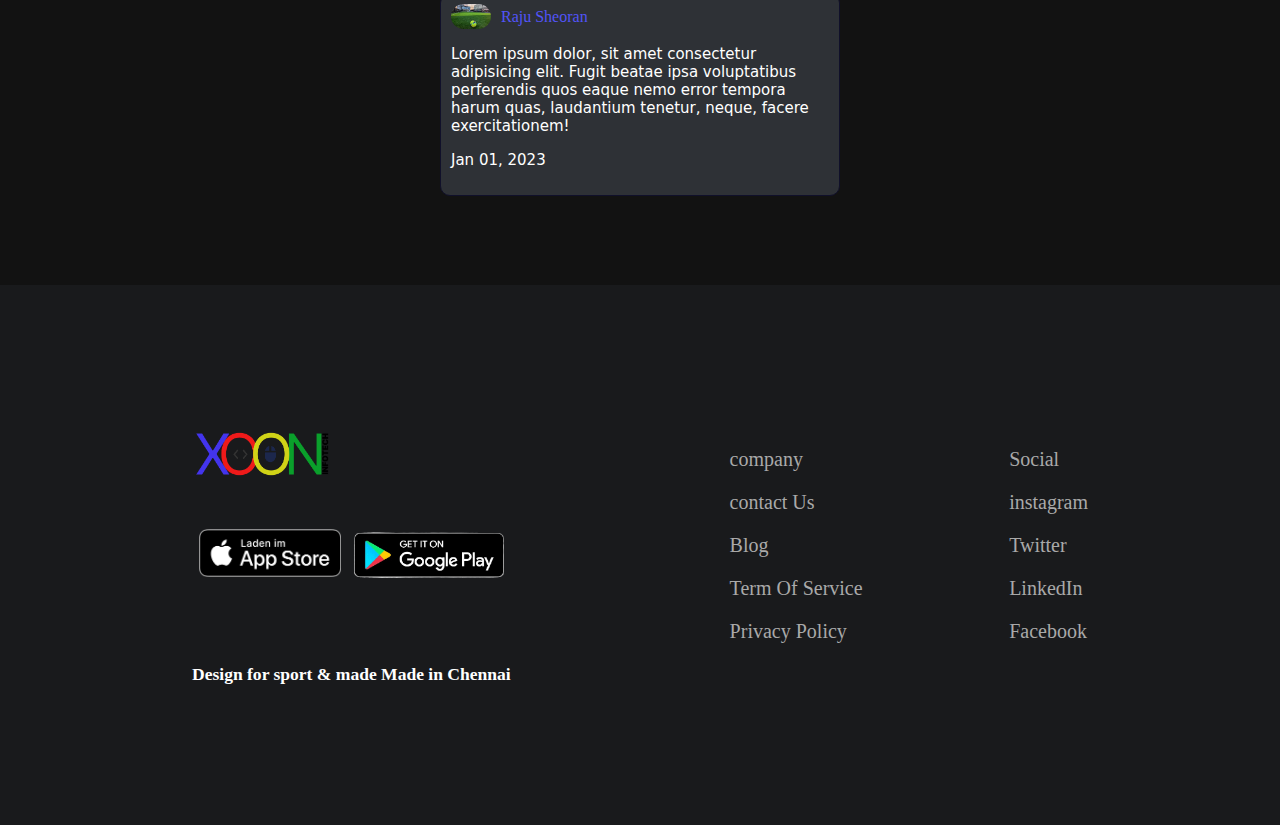
==== commit 351154b9: "Add files via upload" ====
--- a/index.html
+++ b/index.html
@@ -17,7 +17,7 @@
             <input type="checkbox" id="nav-check">
             <div class="nav-header">
               <div class="nav-title">
-                logo
+                <a href="./index.html">logo</a>
               </div>
             </div>
             <div class="nav-btn">
@@ -27,10 +27,9 @@
                 <span></span>
               </label>
             </div>
-            
             <div class="nav-links">
               <a href="./venues.html" target="">Venues</a>
-              <a href="" target="">Shop</a>
+              <a href="./shop.html" target="">Shop</a>
               <a href="" target="">Coaching</a>
               <a href="" button></a>
               <a href="">
--- a/style.css
+++ b/style.css
@@ -1,46 +1,165 @@
-*{
+* {
     margin: 0;
     padding: 0;
     box-sizing: border-box;
 }
-body{
-}
-.main{
-    display: flex;
-    justify-content: center;
-    align-items: center;
+
+body {
+    margin: 0px;
+    font-family: 'segoe ui';
+    background-color: rgb(18, 18, 18);
+}
+
+.nav {
+    height: 50px;
     width: 100%;
-    min-height: 100vh;
-}
-.container{
+    background-color: rgb(18, 18, 18); 
+    position: relative;
+
+}
+.nav-title a{
+    text-decoration: none;
+    color: #fff;
+}
+
+.nav>.nav-header {
+    display: inline;
+}
+
+.nav>.nav-header>.nav-title {
+    display: inline-block;
+    font-size: 22px;
+    color: #fff;
+    padding: 10px 10px 10px 10px;
+}
+
+.nav>.nav-btn {
+    display: none;
+}
+
+.nav>.nav-links {
+    display: inline;
+    float: right;
+    font-size: 18px;
+}
+
+.nav>.nav-links>a {
+    display: inline-block;
+    padding: 13px 10px 13px 10px;
+    text-decoration: none;
+    color: #efefef;
+}
+
+.nav>.nav-links>a:hover {
+    background-color: rgba(0, 0, 0, 0.3);
+}
+
+.nav>#nav-check {
+    display: none;
+}
+
+.nav>.nav-links button {
+    padding: 10px 20px;
+    background-color: rgb(82, 84, 248);
+    color: #fff;
+    border-radius: 20px;
+}
+
+@media (max-width:750px) {
+    .nav>.nav-btn {
+        display: inline-block;
+        position: absolute;
+        right: 0px;
+        top: 0px;
+    }
+
+    .nav>.nav-btn>label {
+        display: inline-block;
+        width: 50px;
+        height: 50px;
+        padding: 13px;
+    }
+
+    .nav>.nav-btn>label:hover,
+    .nav #nav-check:checked~.nav-btn>label {
+        background-color: rgba(0, 0, 0, 0.3);
+    }
+
+    .nav>.nav-btn>label>span {
+        display: block;
+        width: 25px;
+        height: 10px;
+        border-top: 2px solid #eee;
+    }
+
+    .nav>.nav-links {
+        position: absolute;
+        display: block;
+        width: 100%;
+        background-color: #333;
+        height: 0px;
+        transition: all 0.3s ease-in;
+        overflow-y: hidden;
+        top: 50px;
+        left: 0px;
+    }
+
+    .nav>.nav-links>a {
+        display: block;
+        width: 100%;
+    }
+
+    .nav>#nav-check:not(:checked)~.nav-links {
+        height: 0px;
+    }
+
+    .nav>#nav-check:checked~.nav-links {
+        height: calc(100vh - 50px);
+        overflow-y: auto;
+    }
+}
+
+/* --------------------------------------------------------------------END NAVBAR---------------------------------------------- */
+
+.main {
+    display: flex;
+    justify-content: center;
+    align-items: center;
+    width: 100%;
+    min-height: 80vh;
+}
+
+.container {
     display: flex;
     justify-content: space-between;
     align-items: center;
     min-height: 70vh;
-    width: 70%;
-    /* border: 2px solid red; */
-}
-.right{
+    width: 70%;}
+
+.right {
     display: flex;
     align-items: flex-start;
     justify-content: center;
-    flex-direction: column;
-    /* margin-left: 120px; */
-    /* border: 2px solid red; */
-}
-.right h1{
+    flex-direction: column;  
+}
+
+.right h1 {
     padding: 10px;
     font-size: 50px;
-}
-span{
+    color: #fff;
+}
+
+span {
     color: #5254f8;
 
 }
-.right p{
+
+.right p {
     padding: 10px;
     font-size: 20px;
-}
-.contact-button{
+    color: #fff;
+}
+.contact-button {
     border: none;
     display: flex;
     border-radius: 0.375rem;
@@ -51,109 +170,67 @@
     font-size: 1rem;
     font-weight: 600;
     text-decoration: none;
-    margin-top:20px ;
+    margin-top: 20px;
     margin-left: 10px;
     border-radius: 20px;
 }
-.image{
+
+.image {
     margin-right: 20px;
 }
-.image img{
+
+.image img {
     height: 35vh;
     border-radius: 20px;
 }
+
+
 @media screen and (max-width:1400px) {
-    .image img{
+    .container{
+        min-height: 70vh;
+        width: 100%; 
+        /* border: 2px solid red; */
+    }
+}
+@media screen and (max-width:950px) {
+    .image img {
         height: 30vh;
     }
-    .right{
+    .right {
         width: 40%;
     }
-    .right h1{
+    .right h1 {
         font-size: 40px;
     }
 }
-@media screen and (max-width:1150px) {
-    .image img{
-        height: 25vh;
-        width: 40vh;
-    }
-}
-@media screen and (max-width:970px) {
-    .image img{
-        height: 25vh;
-        width: 33vh;
-    }
-    .right h1{
-        font-size: 25px;
-    }
-}
-@media screen and (max-width:835px) {
-    .contact-button{
-        padding-left: 20px;
-    }
-    .right h1{
-        font-size: 33px;
-    }
-    .right p{
-        font-size: 20px;
-    }
-}
-@media screen and (max-width:770px) {
-    .image img{
-        height: 20vh;
-        width: 30vh;
-    }
-    .right{
-        margin: 0px;
-        width: 100%;
-    }
-}
-@media screen and (max-width:740px) {
-    .container{
+@media screen and (max-width:750px) {
+    .container {
         display: flex;
         flex-direction: column;
         justify-content: center;
+        align-items: center;  
+    }
+    .right {
+        width: 100%;
+    }
+    .image {
+        margin-right: 0px;
+        display: flex;
+        justify-content: center;
         align-items: center;
-    }
-    .right{
-        margin: 0px;
-        width: 100%;
-    }
-    .right h1{
-        font-size:35px;
-    }
-    .image{
-        margin: 20px;
-    }
-    .image img{
+        width: 100%;
+        margin-top: 20px;
+    }
+    .image img {
+        width: 100%;
         height: 30vh;
-        width: 40vh;
-    }
-}
-@media screen and (max-width:560px) {
-    .right{
-        margin: 0px;
-        width: 100%;
-    }
-    .image img{
-        height: 27vh;
-        width: 35vh;
-    }
-}
-@media screen and (max-width:450px) {
-    .right{
-        margin: 0px;
-        width: 90%;
-    }
-    .image img{
-        height: 27vh;
-        width: 30vh;
-    }
-}
+        
+    }
+}
+
 /* --------------------------------------------------- */
 
-.main_2{
+.main_2 {
     display: flex;
     justify-content: center;
     align-items: center;
@@ -161,7 +238,8 @@
     min-height: 80vh;
     /* border: 2px solid red; */
 }
-.container_2{
+
+.container_2 {
     display: flex;
     justify-content: space-between;
     align-items: center;
@@ -170,267 +248,425 @@
     /* border: 2px solid red; */
 }
 
-.image_2 img{
+.image_2 img {
     height: 35vh;
     border-radius: 20px;
 }
-.left_1{
+
+.left_1 {
     display: flex;
     align-items: flex-start;
     justify-content: center;
     flex-direction: column;
     width: 40%;
 }
-.left_1 h1{
+
+.left_1 h1 {
     font-size: 50px;
     padding: 5px;
-}
-.left_1 p{
+    color: #fff;
+}
+
+.left_1 p {
     font-size: 20px;
     padding: 5px;
-}
-@media screen and (max-width:1140px) {
+    color: #fff;
+}
+
+
+
+@media screen and (max-width:1400px) {
     .container_2{
         min-height: 70vh;
-        /* width: auto; */
-    }
-    .image_2 img{
+        width: 100%; 
+        /* border: 2px solid red; */
+    }
+}
+@media screen and (max-width:950px) {
+    .image_2 img {
         height: 30vh;
-        border-radius: 20px;
-    }
-    .left_1 h1{
+    }
+    .left_1 {
+        width: 40%;
+    }
+    .left_1 h1 {
         font-size: 40px;
-        padding: 5px;
-    }
-    .left_1 p{
-        font-size: 20px;
-        padding: 5px;
-    }
-}
-@media screen and (max-width:1030px) {
-    .left_1 h1{
-        font-size: 30px;
-    }
-    .image_2 img{
-        height: 25vh;
-        border-radius: 20px;   
-    }
-}
-@media screen and (max-width:850px) {
-    .image_2 img{
-        height: 22vh;
-        border-radius: 20px;   
-    }
-    .left_1 h1{
-        font-size: 25px;
-    }
-}
-@media screen and (max-width:740px) {
-    .container_2{
+    }
+}
+@media screen and (max-width:750px) {
+    .container_2 {
         display: flex;
         flex-direction: column;
         justify-content: center;
+        align-items: center; 
+        flex-direction: column-reverse; 
+    }
+    .left_1 {
+        width: 100%;
+    }
+    .image_2 {
+        margin-right: 0px;
+        display: flex;
+        justify-content: center;
         align-items: center;
-    }
-    .left_1{
-        width: 100%;
+        width: 100%;
+        margin-bottom: 20px;
+    }
+    .image_2 img {
+        width: 100%;
+        height: 30vh;
         margin-top: 20px;
-    }
-    .left_1 h1{
-        font-size: 30px;
-    }
-    .image_2 img{
-        width: 100%;
-        height: 30vh;
-    }
-    
-}
-@media screen and (max-width:530px) {
-    .image_2 img{
-        width: 100%;
-        height: 30vh;
-    }
-    .left_1{
-        width: 100%;
-       
-    }
-}
-@media screen and (max-width:470px) {
-    .image_2 img{
-        width: 100%;
-        height: 30vh;
-    }
-}
+        
+    }
+}
+
+
+
+
+
+
+
+
+
 /* -------------------------------------------------------- */
 
-.main_3{
+.main_3 {
     display: flex;
     justify-content: center;
     align-items: center;
     width: 100%;
     min-height: 60vh;
 }
-.container_3{
+
+.container_3 {
     display: flex;
     justify-content: space-between;
     align-items: center;
     min-height: 70vh;
     width: 70%;
-    /* border: 2px solid red; */
-}
-.right_3{
+}
+
+.right_3 {
     display: flex;
     align-items: flex-start;
     justify-content: center;
     flex-direction: column;
     /* margin-left: 120px; */
 }
-.right_3 h1{
+
+.right_3 h1 {
     padding: 10px;
     font-size: 50px;
-}
-.right_3 p{
+    color: #fff;
+}
+
+.right_3 p {
     font-size: 20px;
-}
-span{
+    color: #fff;
+}
+
+span {
     color: #5254f8;
 
 }
-.right_3 p{
+
+.right_3 p {
     padding: 10px;
-}
-.image_3{
+    color: #fff;
+}
+
+.image_3 {
     margin-right: 20px;
 }
-.image_3 img{
+
+.image_3 img {
     height: 35vh;
     border-radius: 20px;
 }
-@media screen and (max-width:1150px) {
-    .image_3 img{
-        height: 25vh;
-        width: 40vh;
-    }
-}
-@media screen and (max-width:970px) {
-    .image_3 img{
-        height: 20vh;
-        width: 30vh;
-    }
-    .right_3 h1{
-        font-size: 25px;
-    }
-}
-@media screen and (max-width:770px) {
-    .image_3 img{
+
+
+@media screen and (max-width:1400px) {
+    .container_3{
+        min-height: 70vh;
+        width: 100%; 
+        /* border: 2px solid red; */
+    }
+}
+@media screen and (max-width:950px) {
+    .image_3 img {
         height: 30vh;
-        width: 50vh;
-    }
-}
-@media screen and (max-width:740px) {
-    .container_3{
+    }
+    .right_3 {
+        width: 40%;
+    }
+    .right_3 h1 {
+        font-size: 40px;
+    }
+}
+@media screen and (max-width:750px) {
+    .container_3 {
         display: flex;
         flex-direction: column;
         justify-content: center;
+        align-items: center;  
+    }
+    .right_3 {
+        width: 100%;
+    }
+    .image_3 {
+        margin-right: 0px;
+        display: flex;
+        justify-content: center;
         align-items: center;
-    }
-    .right_3{
-        margin: 0px;
-    }
-    .image_3{
-        margin: 20px;
-    }
-}
+        width: 100%;
+        margin-top: 20px;
+    }
+    .image_3 img {
+        width: 100%;
+        height: 30vh;
+        
+    }
+}
+
+
+
 /* ------------------------------------------------------- */
 
-.main_4{
+.main_4 {
     display: flex;
     justify-content: center;
     align-items: center;
     width: 100%;
     min-height: 60vh;
 }
-.container_4{
+
+.container_4 {
     display: flex;
     justify-content: space-between;
     align-items: center;
     min-height: 70vh;
     width: 70%;
-    /* border: 2px solid red; */
-}
-.image_4{
-    /* margin: 20px; */
-    margin-left: 50px;
-}
-.image_4 img{
+}
+
+.image_4 img {
     height: 35vh;
     border-radius: 20px;
 }
-.left_4{
+
+.left_4 {
     display: flex;
     align-items: flex-start;
     justify-content: center;
     flex-direction: column;
     /* margin-left: 120px; */
 }
-.left_4 h1{
+
+.left_4 h1 {
     font-size: 50px;
     padding: 5px;
-}
-.left_4 p{
+    color: #fff;
+}
+
+.left_4 p {
     font-size: 20px;
     padding: 5px;
-}
-@media screen and (max-width:1140px) {
+    color: #fff;
+}
+
+
+
+@media screen and (max-width:1400px) {
     .container_4{
         min-height: 70vh;
-        /* width: auto; */
-    }
-}
-@media screen and (max-width:1030px) {
-    .left_4 h1{
-        font-size: 30px;
-    }
-    .image_4 img{
-        margin-right: 50px;
-    }
-}
-@media screen and (max-width:740px) {
-    .container_4{
-        display: flex;
-        flex-direction: column;
+        width: 100%; 
+        /* border: 2px solid red; */
+    }
+}
+@media screen and (max-width:950px) {
+    .image_4 img {
+        height: 30vh;
+    }
+    .left_4 {
+        width: 40%;
+        
+    }
+    .left_4 h1 {
+        font-size: 40px;
+    }
+}
+@media screen and (max-width:750px) {
+    .container_4 {
+        display: flex;
+        flex-direction: column-reverse;
+        justify-content: center;
+        align-items: center;  
+    }
+    .left_4 {
+        width: 100%;
+    }
+    .image_4 {
+        margin-right: 0px;
+        display: flex;
         justify-content: center;
         align-items: center;
-    }
-    .image_4 img{
-        margin-right: 50px;
-    }
-}
-@media screen and (max-width:530px) {
-    .image_4 img{
-        width: 30vh;
-        height: 30vh;
-        margin-right: 50px;
-    }
-}
-@media screen and (max-width:470px) {
-    .left_4{
-        /* margin-right: 20px; */
-    }
-}
+        width: 80%;
+        margin-bottom: 20px;
+    }
+    .image_4{
+        width: 100%;
+    }
+    .image_4 img {
+        height: 30vh;  
+        margin-top: 20px;  
+    }
+}
+/* --------------------------REVIEWS SECTION---------------------------------- */
+
+
+.container_review {
+    width: 100%;
+    height: 80vh;
+    color: white;
+    display: flex;
+    align-items: center;
+    flex-direction: column;
+    justify-content: center;
+    /* border: 2px solid red; */
+}
+
+.container_review h2 {
+    font-size: 3rem;
+    margin-bottom: 3rem;
+    text-align: center;
+    color: #fff;
+}
+
+.description {
+    text-align: center;
+    width: 43%;
+}
+
+.clientImage {
+    display: flex;
+    flex-direction: row;
+    align-items: center;
+}
+
+.clientImage span {
+    margin-left: 10px;
+    color: #5254f8;
+}
+
+.clientImage img {
+    width: 40px;
+    border-radius: 50px;
+}
+
+.reviewSection {
+    padding: 1rem;
+    display: flex;
+    flex-wrap: wrap;
+    align-items: center;
+    justify-content: space-around;
+}
+
+.reviewItem {
+    width: 400px;
+    height: auto;
+    padding: 10px;
+    margin: 1rem;
+    cursor: pointer;
+    border-radius: 10px;
+    background-color: rgb(46, 49, 54);
+    border: 1px solid #10102a;
+    transition: all .2s linear;
+}
+
+.reviewItem:hover {
+    border-color: aqua;
+    transform: scale(1.01);
+    background-color: #090921;
+    box-shadow: 0 0px 5px 0px #cbc0c0;
+}
+
+.top {
+    margin-bottom: 1rem;
+    display: flex;
+    flex-direction: row;
+    align-items: center;
+    justify-content: space-between;
+}
+
+.top ul {
+    display: flex;
+    list-style: none;
+}
+
+.top ul li {
+    padding-left: 4px;
+}
+.top ul li i{
+    color: goldenrod;
+}
+
+
+article p {
+    font-size: 15px;
+    font-weight: 100;
+    margin-bottom: 1rem;
+    font-family: system-ui;
+}
+@media screen and (max-width:900px) {
+    .container_review {
+        height: 100vh;
+    }
+}
+@media screen and (max-width:700px) {
+    .container {
+        height: auto;
+    }
+
+    .description {
+        width: 90%;
+    }
+}
+
+@media screen and (max-width:375px) {
+    .container_review{
+        height: 115vh;
+    }
+    .container_review h2{
+       font-size: 40px;
+    }
+    .reviewSection {
+        padding: 0;
+        min-height: auto;
+    }
+
+    .reviewItem {
+        width: 100%;
+        /* height: 30vh; */
+        margin: .5rem 1rem;
+    }
+
+    .clientImage {
+        margin-bottom: 0.6rem;
+       
+       
+    }
+
+    .top {
+        align-items: center;
+        flex-direction: row;
+        justify-content: space-between;
+    }
+}
+/* ---------------------------END REVIEW SECTION----------------------------- */
 
 /* ------------------------------------------------------ */
 /* footer */
 
-
-
-
-
-
-
-
-
-.main_last{
+.main_last {
     width: 100%;
     min-height: 60vh;
     /* border: 2px solid red; */
@@ -439,113 +675,97 @@
     align-items: center;
     background-color: rgb(25, 26, 28);
 }
-.container_last{
-    display: flex;
-    justify-content: space-between;
-    align-items: center;
-    /* min-height: 50vh; */
+
+.container_last {
+    display: flex;
+    justify-content: space-between;
+    align-items: center;
     width: 70%;
-    /* border: 2px solid green; */
-}
-.first img{
+}
+
+.first img {
     height: 50px;
-    /* border: 2px solid black; */
-}
-.second_last{
+}
+
+.second_last {
     display: flex;
     flex-direction: row;
-    /* margin: 10px; */
-    justify-content: space-around; 
-}
-.second img{
+    justify-content: space-around;
+}
+
+.second img {
     height: 80px;
     margin-top: 33px;
 }
-.third img{
+
+.third img {
     height: 150px;
     margin-bottom: 15px
-
-}
-.heading_last{
+}
+
+.heading_last {
     font-size: 15px;
     color: white;
     margin-top: 15px;
 }
 
-.footer_one{
+.footer_one {
     display: flex;
     flex-direction: row;
-    justify-content: space-between ;
-    align-items: center;
-    /* border: 2px solid red; */
+    justify-content: space-between;
+    align-items: center;
     width: 40%;
 }
 
 
-.company_one li{
+.company_one li {
     list-style: none;
     padding-bottom: 20px;
     font-size: 20px;
-    color:darkgrey;
-    display: flex;
-    justify-content: space-between;
-
-}
-
-.social_one li{
+    color: darkgrey;
+    display: flex;
+    justify-content: space-between;
+
+}
+
+.social_one li {
     list-style: none;
     padding-bottom: 20px;
     font-size: 20px;
-    color:darkgrey;
-    display: flex;
-    justify-content: space-between;
-}
-.color_white{
+    color: darkgrey;
+    display: flex;
+    justify-content: space-between;
+}
+
+.color_white {
     color: white;
 }
 
 @media screen and (max-width:850px) {
-    .main_last{
-        width: 100%;
-        /* height: 50vh; */
+    .main_last {
+        width: 100%;
         background-color: rgb(25, 26, 28);
-        border: 2px solid red;
-    }
-    .container_last{
-        width: 100%;
-        /* min-height: 50vh; */
-    }
-}
-
-@media screen and (max-width:600px) {
-    .image_last{
-        border: 2px solid red;
-        width: 100%;
-    }
-    .heading_last{
-        padding-bottom:20px ;
-    }
-    
-}
-
-@media screen and (max-width:600px) {
-    .footer_one{
-        border: 2px solid red;
-        width: 60%;
-    }
-    .container_last{
+    }
+    .container_last {
+        width: 100%;
+    }
+}
+
+@media screen and (max-width:750px) {
+    .image_last {
+        width: 100%;
+    }
+
+    .heading_last {
+        margin-bottom: 50px;
+    }
+    .footer_one {
+       
+        width: 100%;
+    }
+    .container_last {
         display: flex;
         flex-direction: column;
     }
-}
-@media screen and (max-width:400px) {
-    .footer_one{
-        border: 2px solid green;
-        width: 80%;
-    }
-    .container_last{
-        display: flex;
-        flex-direction: column;
-    }
-}
-
+
+}
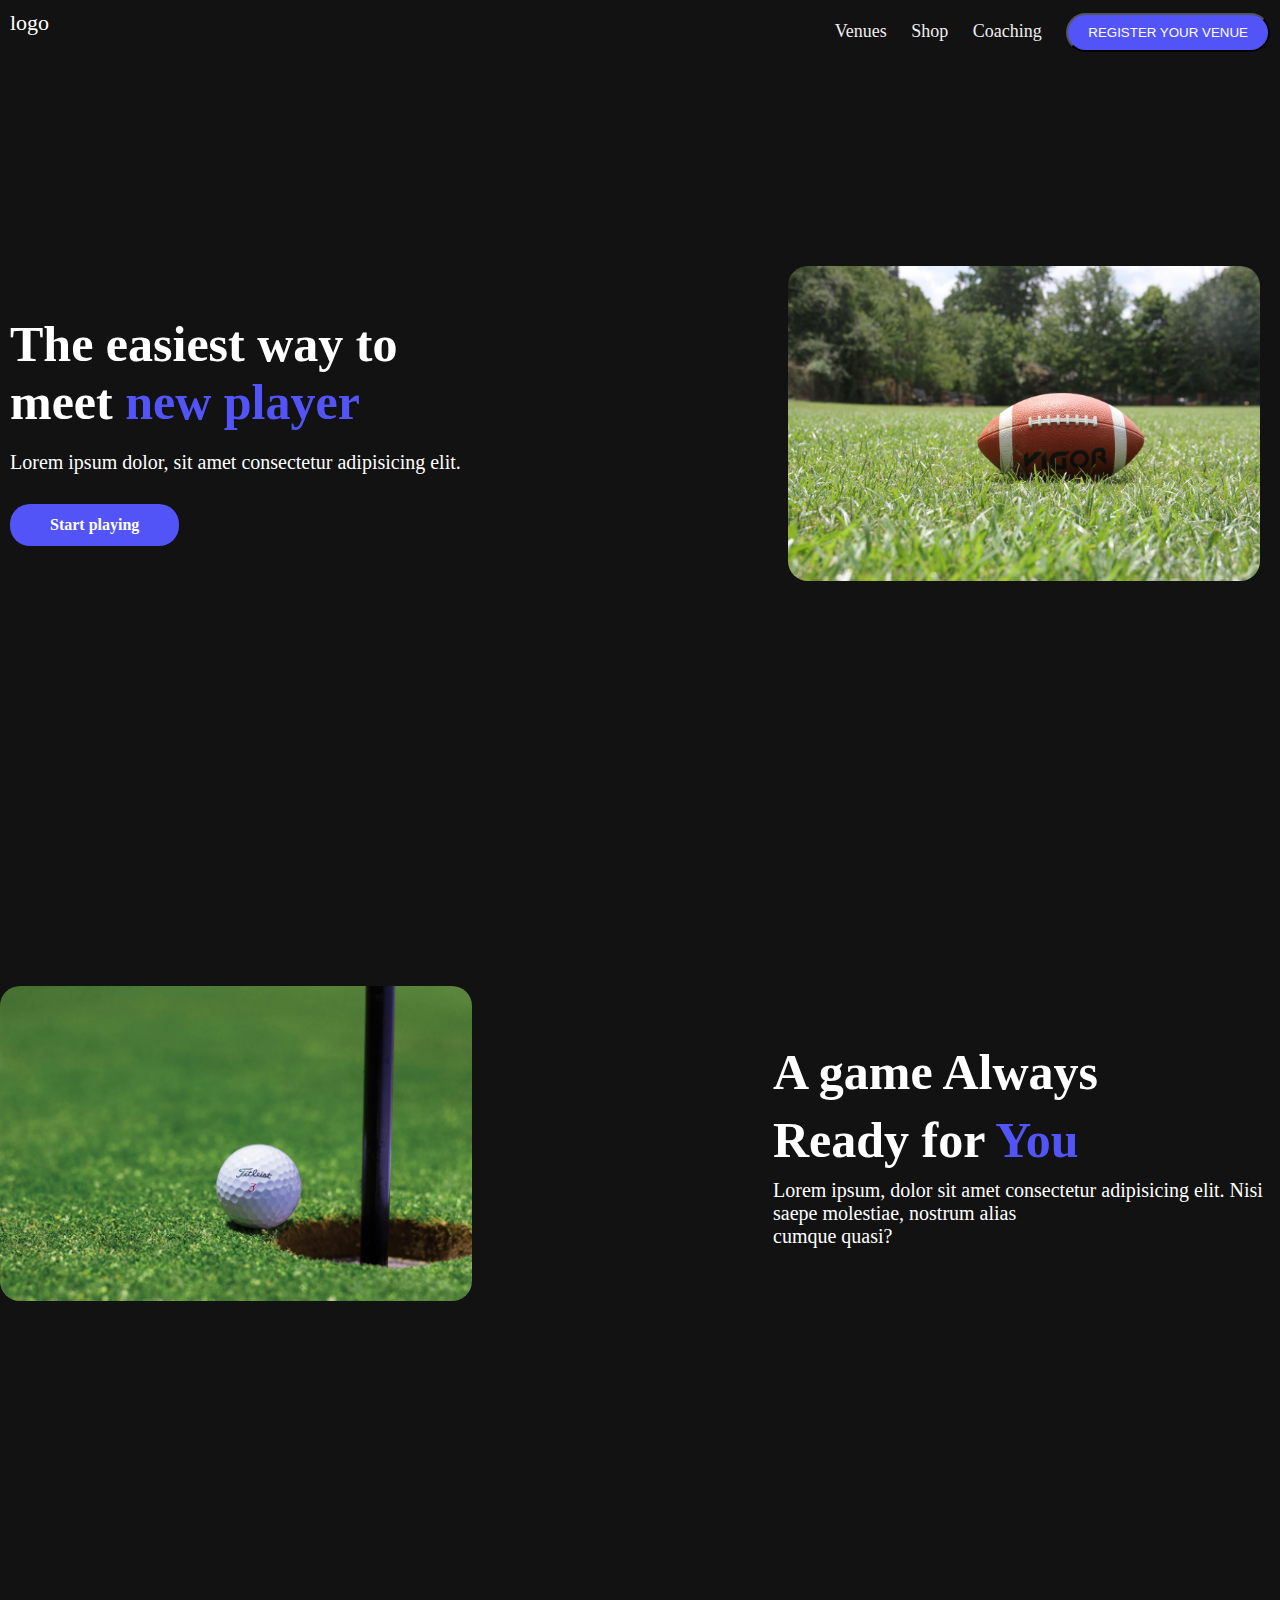
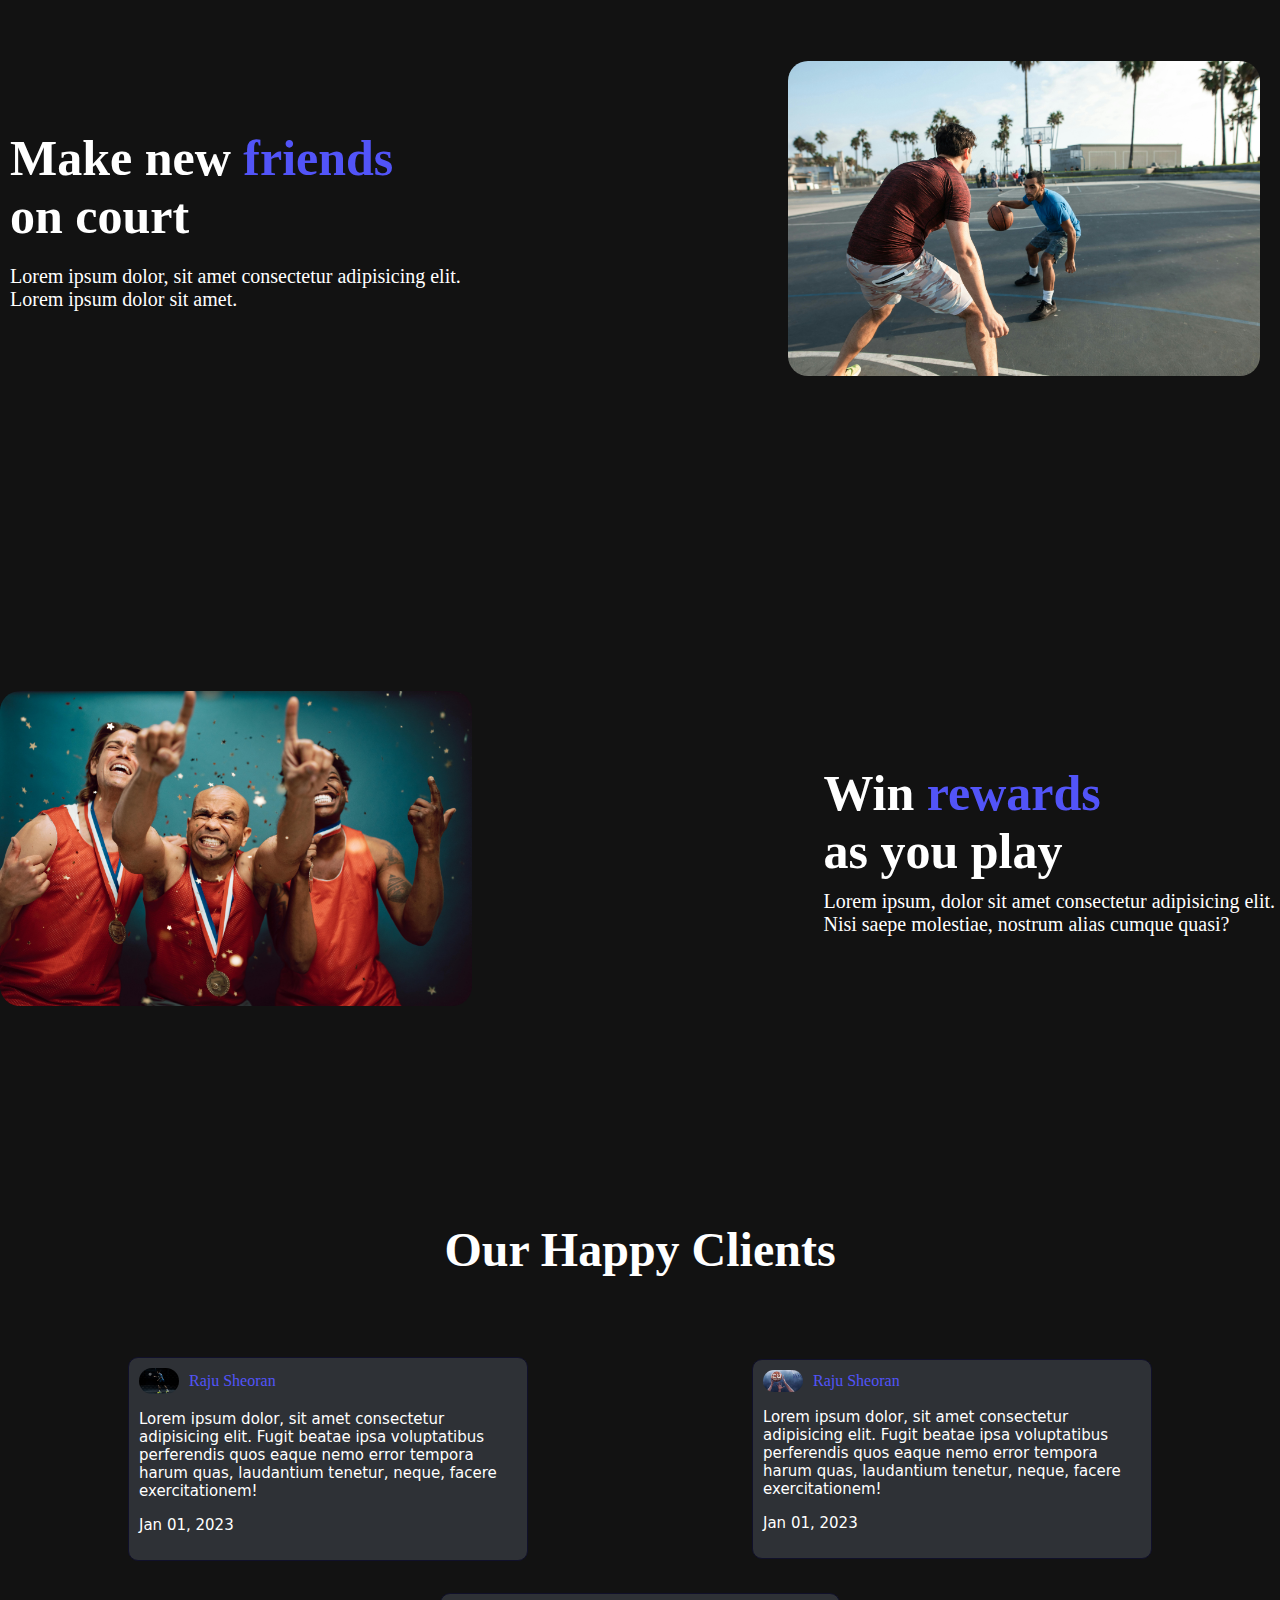
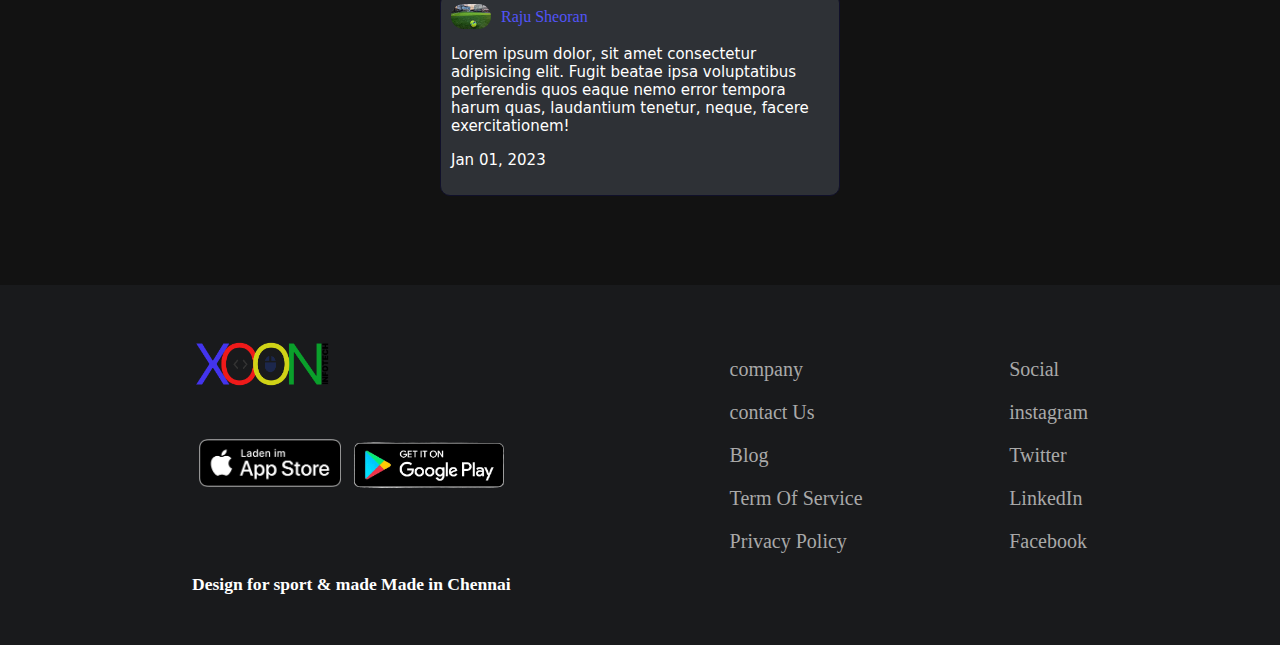
==== commit f8956925: "Add files via upload" ====
--- a/index.html
+++ b/index.html
@@ -31,7 +31,7 @@
               <a href="./venues.html" target="">Venues</a>
               <a href="./shop.html" target="">Shop</a>
               <a href="" target="">Coaching</a>
-              <a href="" button></a>
+             
               <a href="">
                 <button>REGISTER YOUR VENUE</button>
               </a>
--- a/style.css
+++ b/style.css
@@ -668,7 +668,7 @@
 
 .main_last {
     width: 100%;
-    min-height: 60vh;
+    min-height: 40vh;
     /* border: 2px solid red; */
     display: flex;
     justify-content: center;
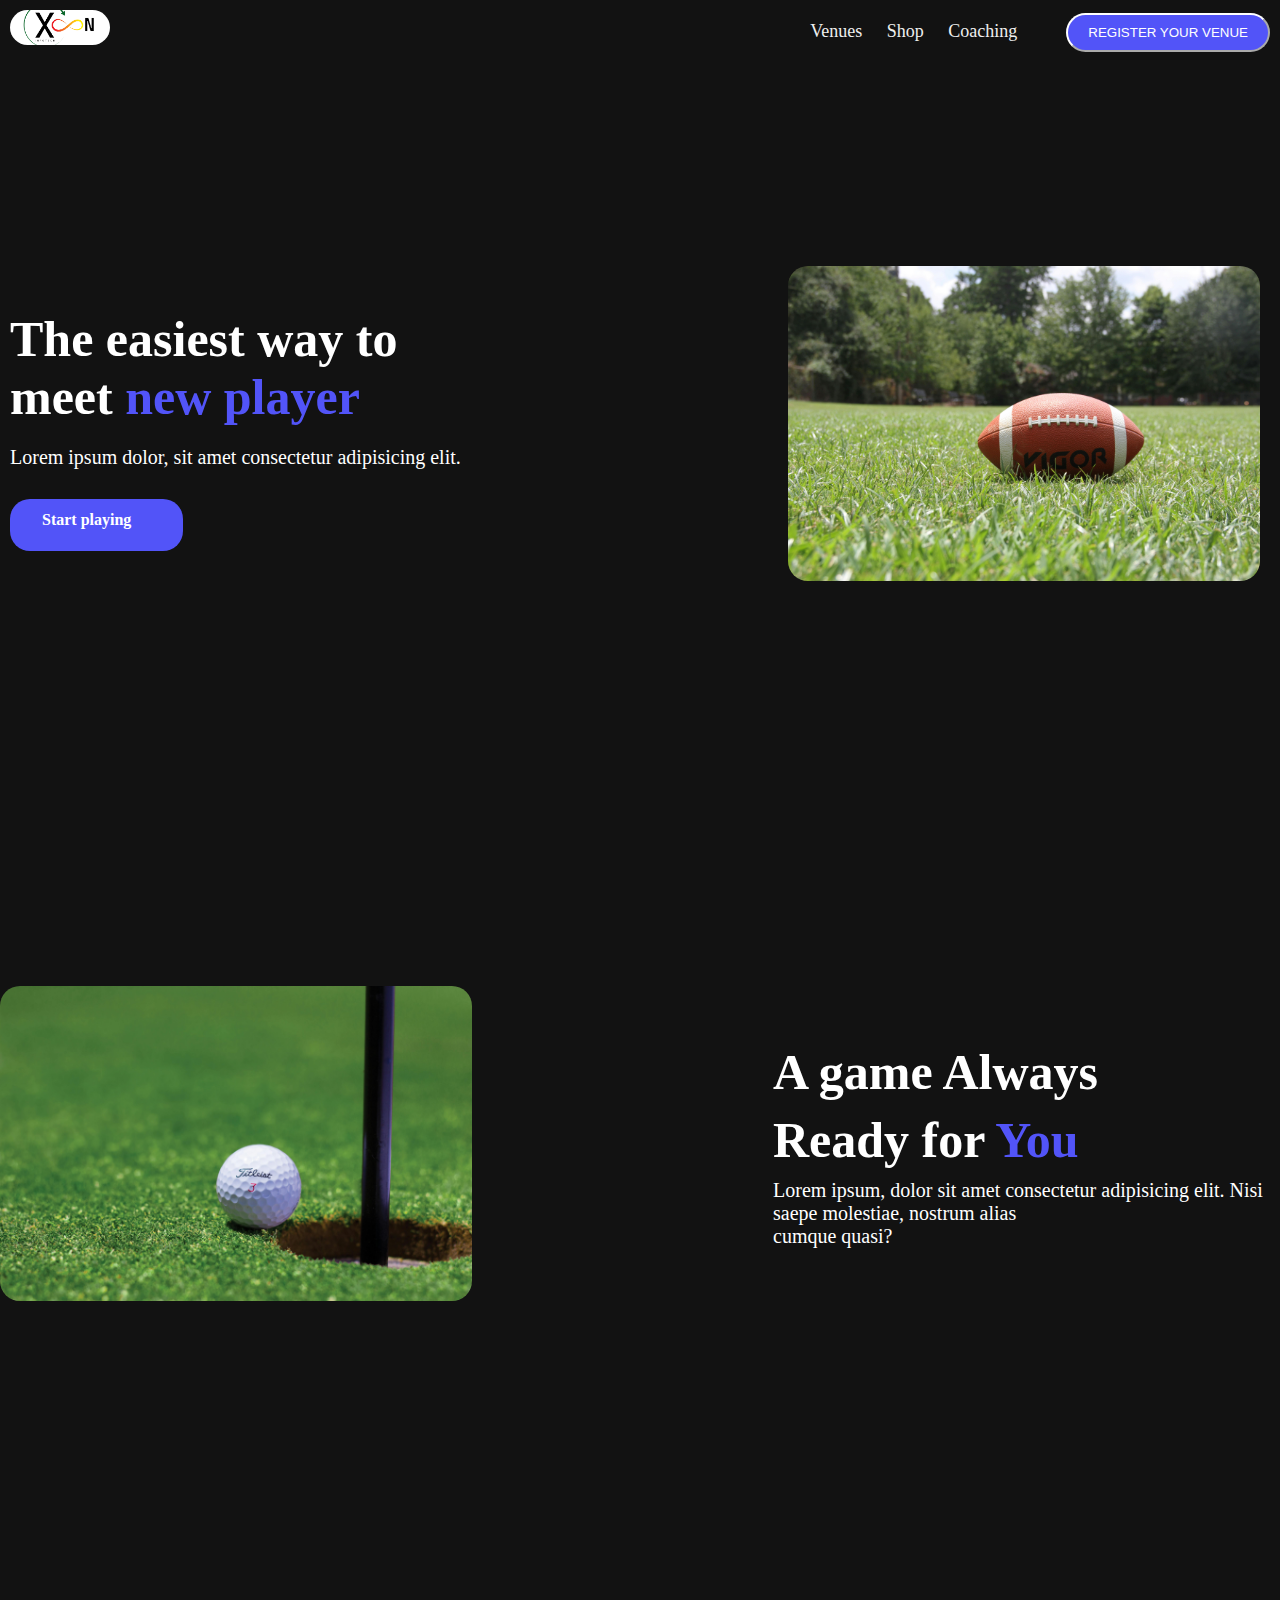
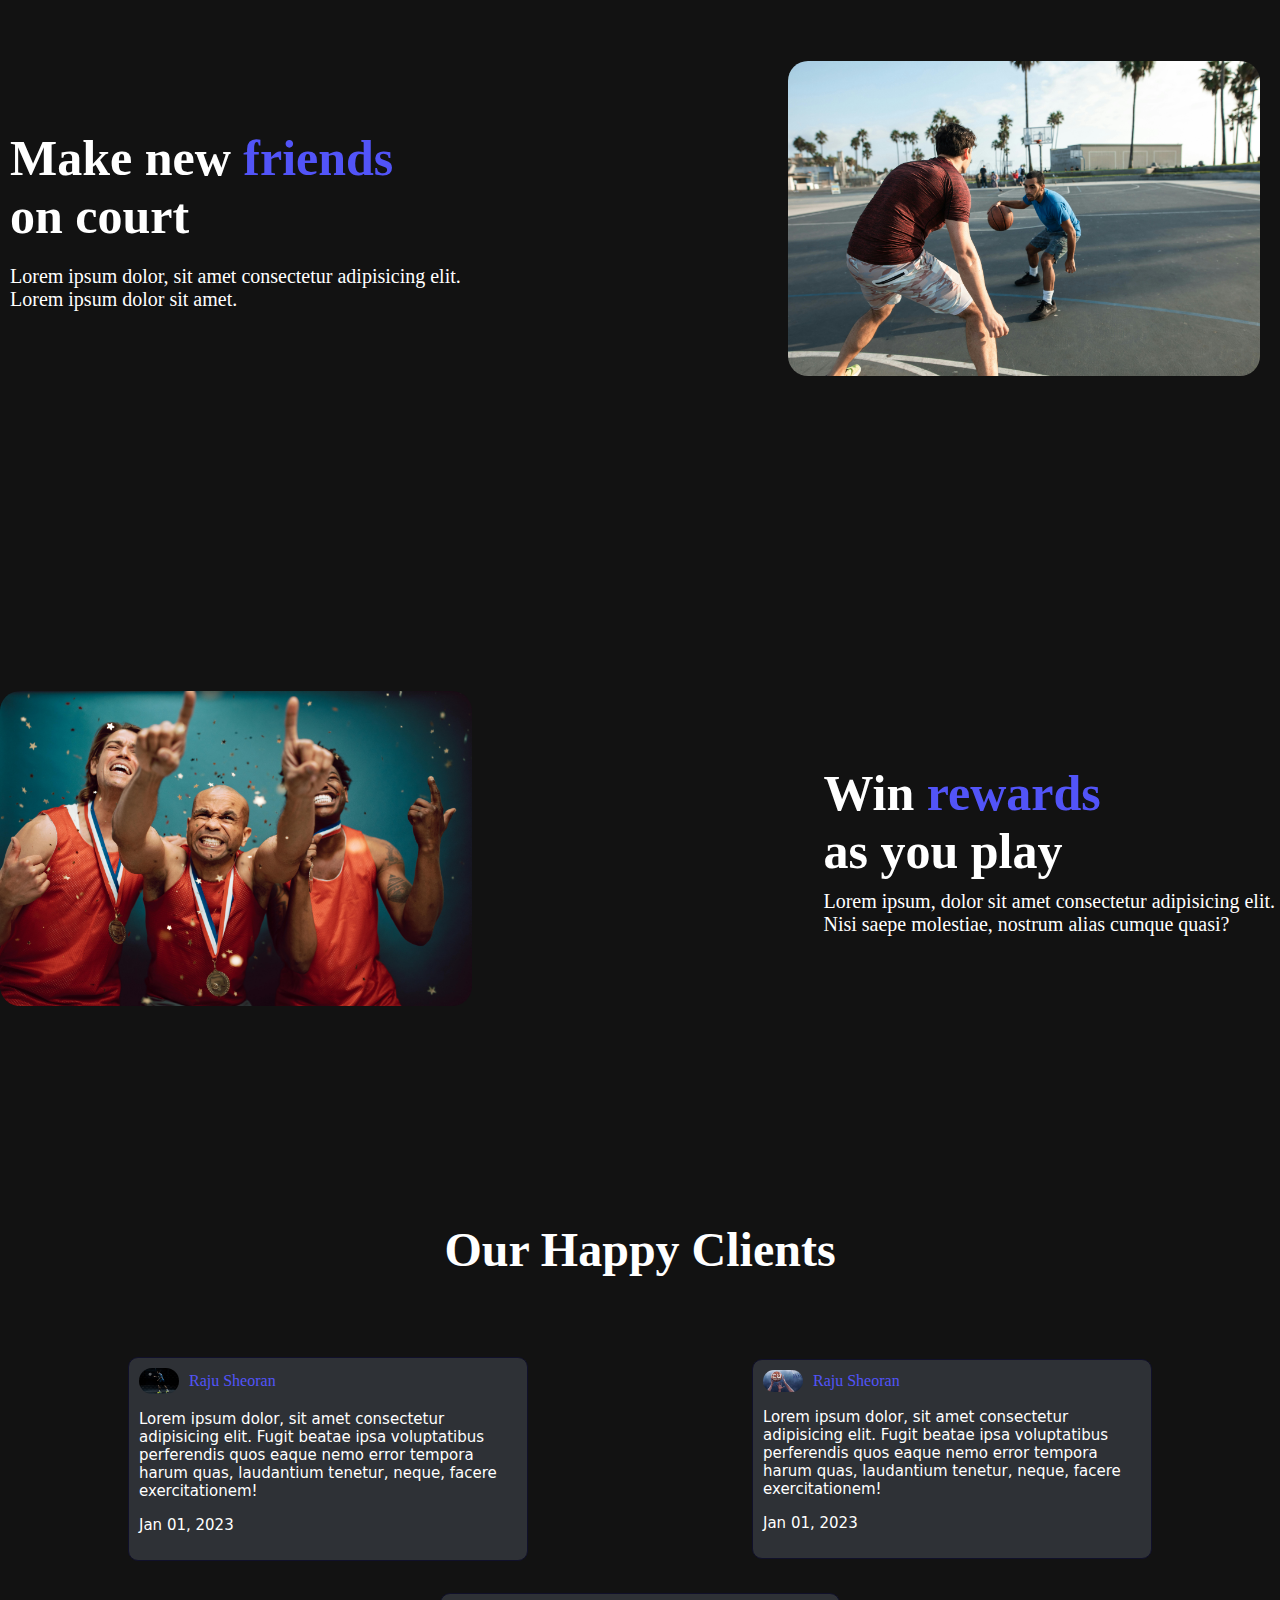
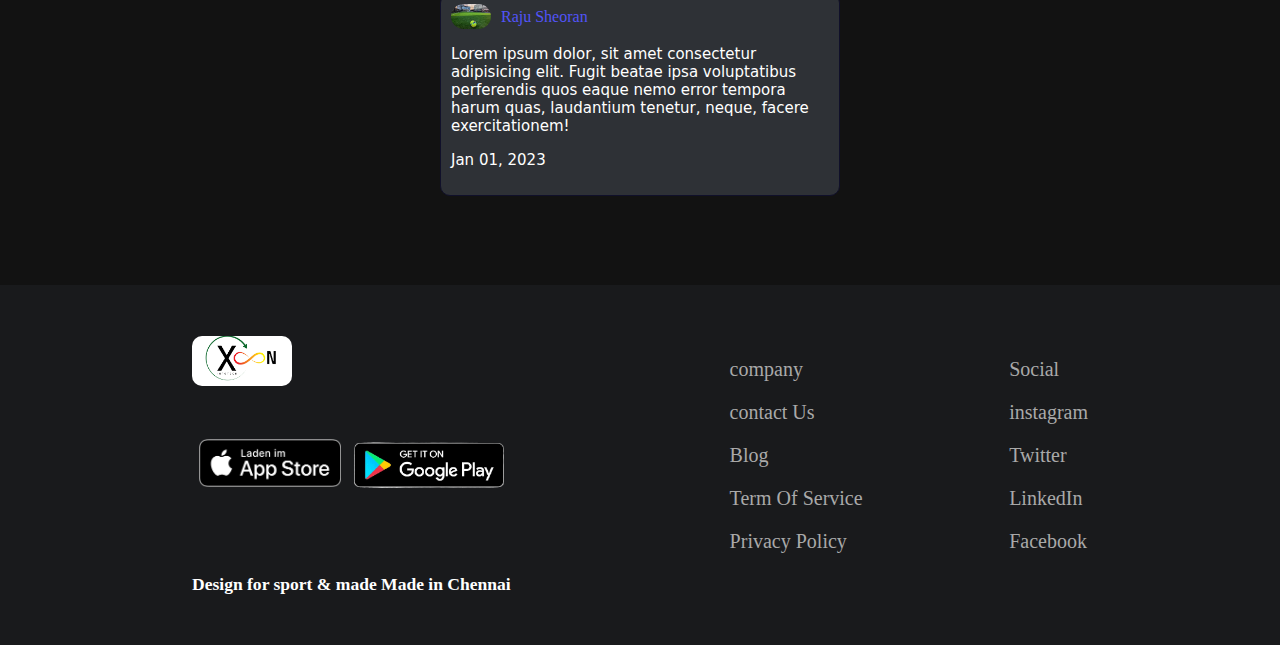
==== commit 9883b2a5: "Add files via upload" ====
--- a/index.html
+++ b/index.html
@@ -6,38 +6,40 @@
     <meta name="viewport" content="width=device-width, initial-scale=1.0">
     <link rel="stylesheet" href="style.css">
     <link rel="stylesheet" href="https://cdnjs.cloudflare.com/ajax/libs/font-awesome/6.2.1/css/all.min.css"
-    integrity="sha512-MV7K8+y+gLIBoVD59lQIYicR65iaqukzvf/nwasF0nqhPay5w/9lJmVM2hMDcnK1OnMGCdVK+iQrJ7lzPJQd1w=="
-    crossorigin="anonymous" referrerpolicy="no-referrer" />
+        integrity="sha512-MV7K8+y+gLIBoVD59lQIYicR65iaqukzvf/nwasF0nqhPay5w/9lJmVM2hMDcnK1OnMGCdVK+iQrJ7lzPJQd1w=="
+        crossorigin="anonymous" referrerpolicy="no-referrer" />
+    <link rel="stylesheet"
+        href="https://maxst.icons8.com/vue-static/landings/line-awesome/line-awesome/1.3.0/css/line-awesome.min.css">
     <title>Document</title>
 </head>
 
 <body>
-    <header>  <!--------------------------------------------NAVBAR SECTION  ----------------------------------------->
+    <header> <!--------------------------------------------NAVBAR SECTION  ----------------------------------------->
         <div class="nav">
             <input type="checkbox" id="nav-check">
             <div class="nav-header">
-              <div class="nav-title">
-                <a href="./index.html">logo</a>
-              </div>
+                <div class="nav-title">
+                    <a href="./index.html"><img src="./images/logo.png" alt=""></a>
+                </div>
             </div>
             <div class="nav-btn">
-              <label for="nav-check">  
-                <span></span>
-                <span></span>
-                <span></span>
-              </label>
-            </div>
+                <label for="nav-check">
+                    <span></span>
+                    <span></span>
+                    <span></span>
+                </label>
+            </div>
+
             <div class="nav-links">
-              <a href="./venues.html" target="">Venues</a>
-              <a href="./shop.html" target="">Shop</a>
-              <a href="" target="">Coaching</a>
-             
-              <a href="">
-                <button>REGISTER YOUR VENUE</button>
-              </a>
-              
-            </div>
-          </div>
+                <a href="./venues.html" target="">Venues</a>
+                <a href="./shop.html" target="">Shop</a>
+                <a href="" target="">Coaching</a>
+                <a href="" button></a>
+                <a href="">
+                    <button>REGISTER YOUR VENUE</button>
+                </a>
+            </div>
+        </div>
     </header>
     <!-- ------------------------------------------------------------------------------------------------------ -->
     <div class="main">
@@ -46,8 +48,7 @@
                 <h1>The easiest way to <br> meet <span>new player</span></h1>
                 <p>Lorem ipsum dolor, sit amet consectetur adipisicing elit.</p>
                 <a href="#contact" class="contact-button">
-                    Start playing
-                </a>
+                    Start playing <span><i class="lab la-google-play"></i></span> <span><i class="lab la-apple"></i></span> </a>
             </div>
             <div class="image">
                 <img src="images/111.jpg" alt="image">
@@ -93,95 +94,95 @@
             </div>
         </div>
     </div>
-<!-- -------------------------------------REVIEWS SECTION-------------------------------- -->
-
-<!-- Main Container for Clients Review -->
-<div class="container_review">
-    <h2> Our Happy Clients </h2>
-
-
-    <!-- Clients Review Section -->
-    <div class="reviewSection">
-
-    <!-- Clients Review-1 Section Starts from Here  -->
-        <div class="reviewItem">
-            <div class="top">
-                <div class="clientImage">
-                    <img src="./images/badminton/badminton-1.jpeg" alt="">
-                    <span>Raju Sheoran</span>
-                </div>
-                <ul>
-                    <li><i class="fa-solid fa-star"></i></li>
-                    <li><i class="fa-solid fa-star"></i></li>
-                    <li><i class="fa-solid fa-star"></i></li>
-                    <li><i class="fa-regular fa-star"></i></li>
-                    <li><i class="fa-regular fa-star"></i></li>
-                </ul>
-            </div>
-            <article>
-                <p class="review">Lorem ipsum dolor, sit amet consectetur adipisicing elit. Fugit beatae ipsa
-                    voluptatibus perferendis quos eaque nemo error tempora harum quas, laudantium tenetur, neque,
-                    facere exercitationem!</p>
-                <p>Jan 01, 2023</p>
-            </article>
-        </div>
-
-    <!-- Clients Review-2 Section Starts from Here  -->
-        <div class="reviewItem">
-            <div class="top">
-                <div class="clientImage">
-                    <img src="./images/baskitball/download.jpeg" alt="">
-                    <span>Raju Sheoran</span>
-                </div>
-                <ul>
-                    <li><i class="fa-solid fa-star"></i></li>
-                    <li><i class="fa-solid fa-star"></i></li>
-                    <li><i class="fa-solid fa-star"></i></li>
-                    <li><i class="fa-regular fa-star"></i></li>
-                    <li><i class="fa-regular fa-star"></i></li>
-                </ul>
-            </div>
-            <article>
-                <p class="review">Lorem ipsum dolor, sit amet consectetur adipisicing elit. Fugit beatae ipsa
-                    voluptatibus perferendis quos eaque nemo error tempora harum quas, laudantium tenetur, neque,
-                    facere exercitationem!</p>
-                <p>Jan 01, 2023</p>
-            </article>
-        </div>
-
-    <!-- Clients Review-3 Section Starts from Here  -->
-        <div class="reviewItem">
-            <div class="top">
-                <div class="clientImage">
-                    <img src="./images/football/download.jpeg" alt="">
-                    <span>Raju Sheoran</span>
-                </div>
-                <ul>
-                    <li><i class="fa-solid fa-star"></i></li>
-                    <li><i class="fa-solid fa-star"></i></li>
-                    <li><i class="fa-solid fa-star"></i></li>
-                    <li><i class="fa-regular fa-star"></i></li>
-                    <li><i class="fa-regular fa-star"></i></li>
-                </ul>
-            </div>
-            <article>
-                <p class="review">Lorem ipsum dolor, sit amet consectetur adipisicing elit. Fugit beatae ipsa
-                    voluptatibus perferendis quos eaque nemo error tempora harum quas, laudantium tenetur, neque,
-                    facere exercitationem!</p>
-                <p>Jan 01, 2023</p>
-            </article>
-        </div>
-    </div>
-</div>
-
-<!-- .........................................END ReviewS SECTION---------------------------------- -->
+    <!-- -------------------------------------REVIEWS SECTION-------------------------------- -->
+
+    <!-- Main Container for Clients Review -->
+    <div class="container_review">
+        <h2> Our Happy Clients </h2>
+
+
+        <!-- Clients Review Section -->
+        <div class="reviewSection">
+
+            <!-- Clients Review-1 Section Starts from Here  -->
+            <div class="reviewItem">
+                <div class="top">
+                    <div class="clientImage">
+                        <img src="./images/badminton/badminton-1.jpeg" alt="">
+                        <span>Raju Sheoran</span>
+                    </div>
+                    <ul>
+                        <li><i class="fa-solid fa-star"></i></li>
+                        <li><i class="fa-solid fa-star"></i></li>
+                        <li><i class="fa-solid fa-star"></i></li>
+                        <li><i class="fa-regular fa-star"></i></li>
+                        <li><i class="fa-regular fa-star"></i></li>
+                    </ul>
+                </div>
+                <article>
+                    <p class="review">Lorem ipsum dolor, sit amet consectetur adipisicing elit. Fugit beatae ipsa
+                        voluptatibus perferendis quos eaque nemo error tempora harum quas, laudantium tenetur, neque,
+                        facere exercitationem!</p>
+                    <p>Jan 01, 2023</p>
+                </article>
+            </div>
+
+            <!-- Clients Review-2 Section Starts from Here  -->
+            <div class="reviewItem">
+                <div class="top">
+                    <div class="clientImage">
+                        <img src="./images/baskitball/download.jpeg" alt="">
+                        <span>Raju Sheoran</span>
+                    </div>
+                    <ul>
+                        <li><i class="fa-solid fa-star"></i></li>
+                        <li><i class="fa-solid fa-star"></i></li>
+                        <li><i class="fa-solid fa-star"></i></li>
+                        <li><i class="fa-regular fa-star"></i></li>
+                        <li><i class="fa-regular fa-star"></i></li>
+                    </ul>
+                </div>
+                <article>
+                    <p class="review">Lorem ipsum dolor, sit amet consectetur adipisicing elit. Fugit beatae ipsa
+                        voluptatibus perferendis quos eaque nemo error tempora harum quas, laudantium tenetur, neque,
+                        facere exercitationem!</p>
+                    <p>Jan 01, 2023</p>
+                </article>
+            </div>
+
+            <!-- Clients Review-3 Section Starts from Here  -->
+            <div class="reviewItem">
+                <div class="top">
+                    <div class="clientImage">
+                        <img src="./images/football/download.jpeg" alt="">
+                        <span>Raju Sheoran</span>
+                    </div>
+                    <ul>
+                        <li><i class="fa-solid fa-star"></i></li>
+                        <li><i class="fa-solid fa-star"></i></li>
+                        <li><i class="fa-solid fa-star"></i></li>
+                        <li><i class="fa-regular fa-star"></i></li>
+                        <li><i class="fa-regular fa-star"></i></li>
+                    </ul>
+                </div>
+                <article>
+                    <p class="review">Lorem ipsum dolor, sit amet consectetur adipisicing elit. Fugit beatae ipsa
+                        voluptatibus perferendis quos eaque nemo error tempora harum quas, laudantium tenetur, neque,
+                        facere exercitationem!</p>
+                    <p>Jan 01, 2023</p>
+                </article>
+            </div>
+        </div>
+    </div>
+
+    <!-- .........................................END ReviewS SECTION---------------------------------- -->
     <!-- ------------------------------------------------------------------------------------------------- -->
 
     <footer class="main_last">
         <div class="container_last">
             <div class="image_last">
                 <div class="first">
-                    <img src="/images/Frame 10.png" alt="image">
+                    <img src="/images/logo.png" alt="image">
                 </div>
                 <div class="second_last">
                     <div class="second">
--- a/style.css
+++ b/style.css
@@ -13,13 +13,19 @@
 .nav {
     height: 50px;
     width: 100%;
-    background-color: rgb(18, 18, 18); 
+    background-color: rgb(18, 18, 18);
     position: relative;
-
-}
-.nav-title a{
+}
+
+.nav-title a {
     text-decoration: none;
     color: #fff;
+}
+.nav-title img{
+    width: 100px;
+    height: 35px;
+    object-fit: cover;
+    border-radius: 20px;
 }
 
 .nav>.nav-header {
@@ -52,6 +58,7 @@
 
 .nav>.nav-links>a:hover {
     background-color: rgba(0, 0, 0, 0.3);
+    border-bottom: 3px solid rgb(82, 84, 248);
 }
 
 .nav>#nav-check {
@@ -63,6 +70,7 @@
     background-color: rgb(82, 84, 248);
     color: #fff;
     border-radius: 20px;
+    border-color: #fff;
 }
 
 @media (max-width:750px) {
@@ -148,10 +156,12 @@
     font-size: 50px;
     color: #fff;
 }
-
-span {
-    color: #5254f8;
-
+.contact-button span i{
+    margin-left: 10px;
+}
+.contact-button span i{
+    color: #fff;
+    font-size: 25px;
 }
 
 .right p {
@@ -166,7 +176,7 @@
     background-color: #5254f8;
     color: white;
     transform: all 0.1s;
-    padding: 0.75rem 2.5rem;
+    padding: 0.75rem 2.0rem;
     font-size: 1rem;
     font-weight: 600;
     text-decoration: none;
@@ -209,6 +219,7 @@
         flex-direction: column;
         justify-content: center;
         align-items: center;  
+        padding: 10px;
     }
     .right {
         width: 100%;
@@ -300,6 +311,7 @@
         justify-content: center;
         align-items: center; 
         flex-direction: column-reverse; 
+        padding: 10px;
     }
     .left_1 {
         width: 100%;
@@ -409,6 +421,7 @@
         flex-direction: column;
         justify-content: center;
         align-items: center;  
+        padding: 10px;
     }
     .right_3 {
         width: 100%;
@@ -500,6 +513,7 @@
         flex-direction: column-reverse;
         justify-content: center;
         align-items: center;  
+        padding: 10px;
     }
     .left_4 {
         width: 100%;
@@ -516,8 +530,8 @@
         width: 100%;
     }
     .image_4 img {
-        height: 30vh;  
-        margin-top: 20px;  
+        width: 100%;
+        height: 30vh; 
     }
 }
 /* --------------------------REVIEWS SECTION---------------------------------- */
@@ -624,6 +638,7 @@
 @media screen and (max-width:700px) {
     .container {
         height: auto;
+        padding: 10px;
     }
 
     .description {
@@ -685,6 +700,9 @@
 
 .first img {
     height: 50px;
+    width: 100px;
+    border-radius: 10px;
+    object-fit: cover;
 }
 
 .second_last {
@@ -752,6 +770,9 @@
 }
 
 @media screen and (max-width:750px) {
+    .main_last{
+        /* padding: 10px; */
+    }
     .image_last {
         width: 100%;
     }
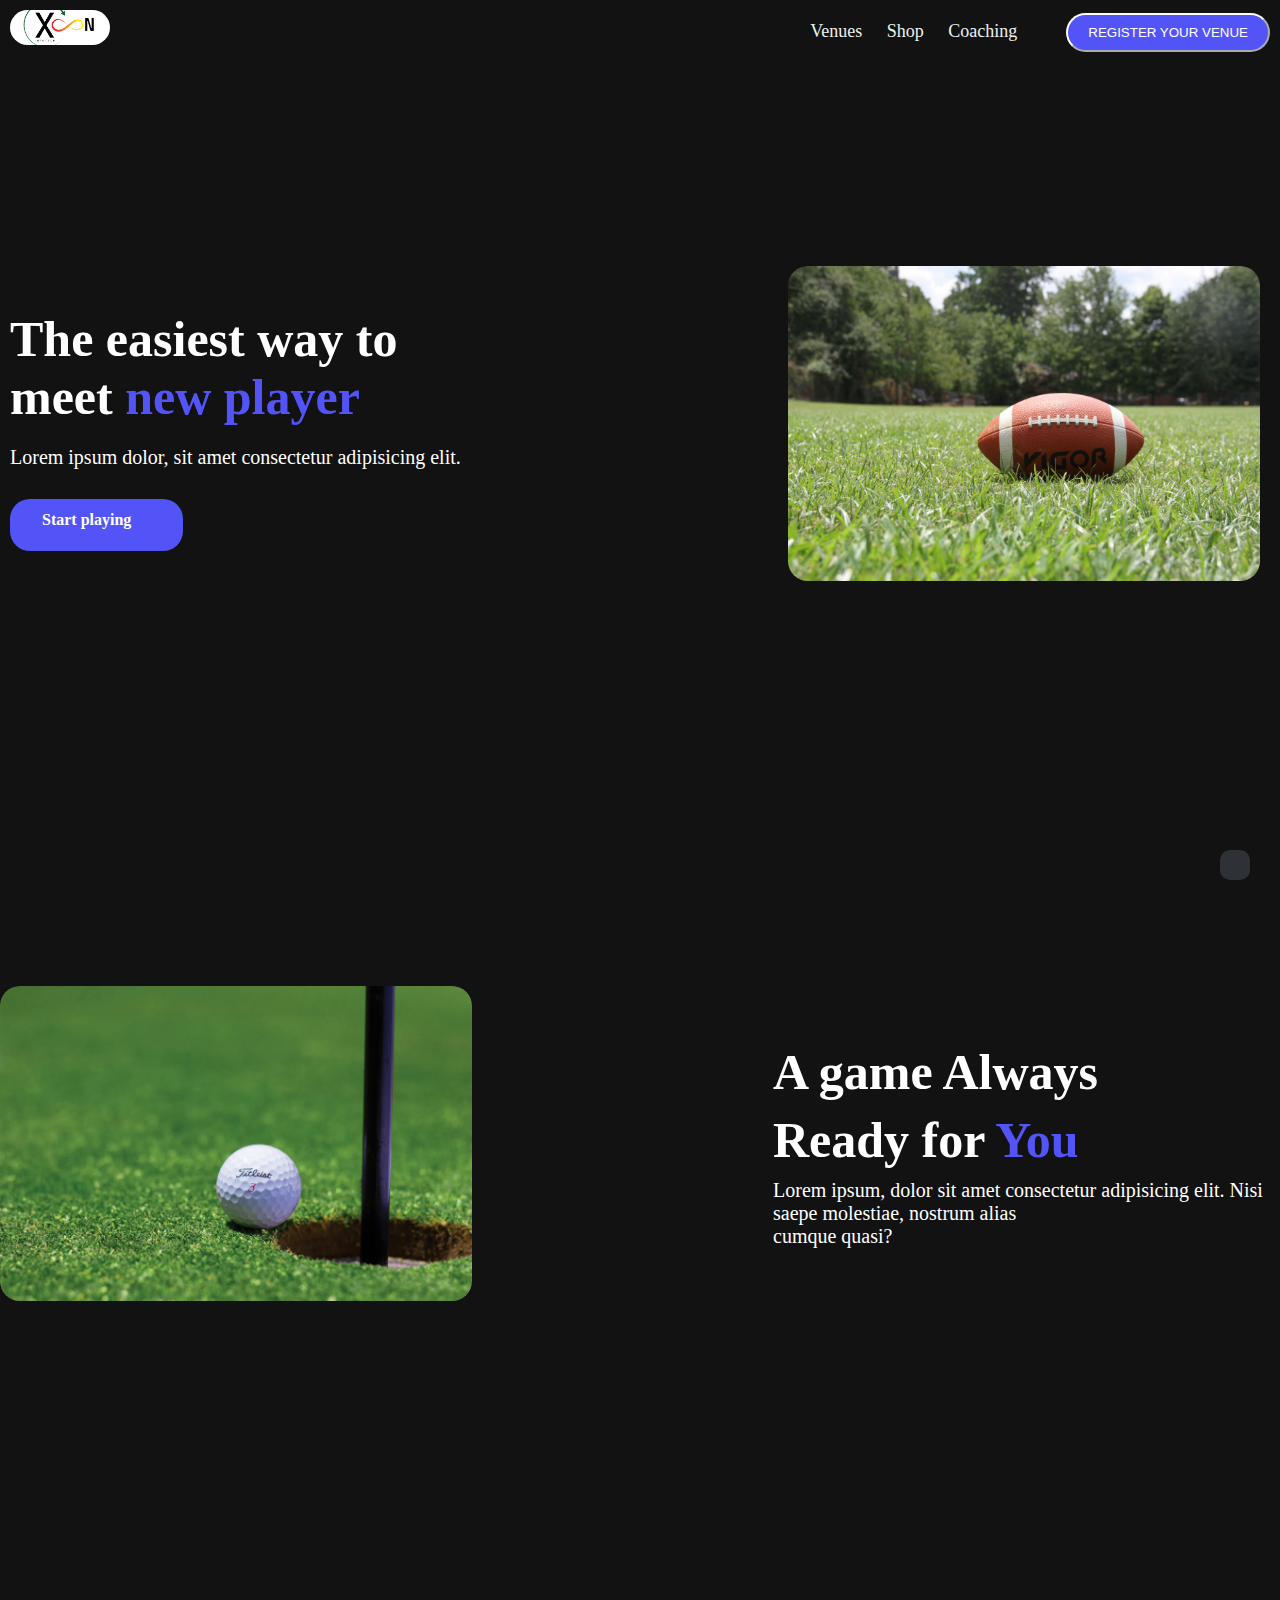
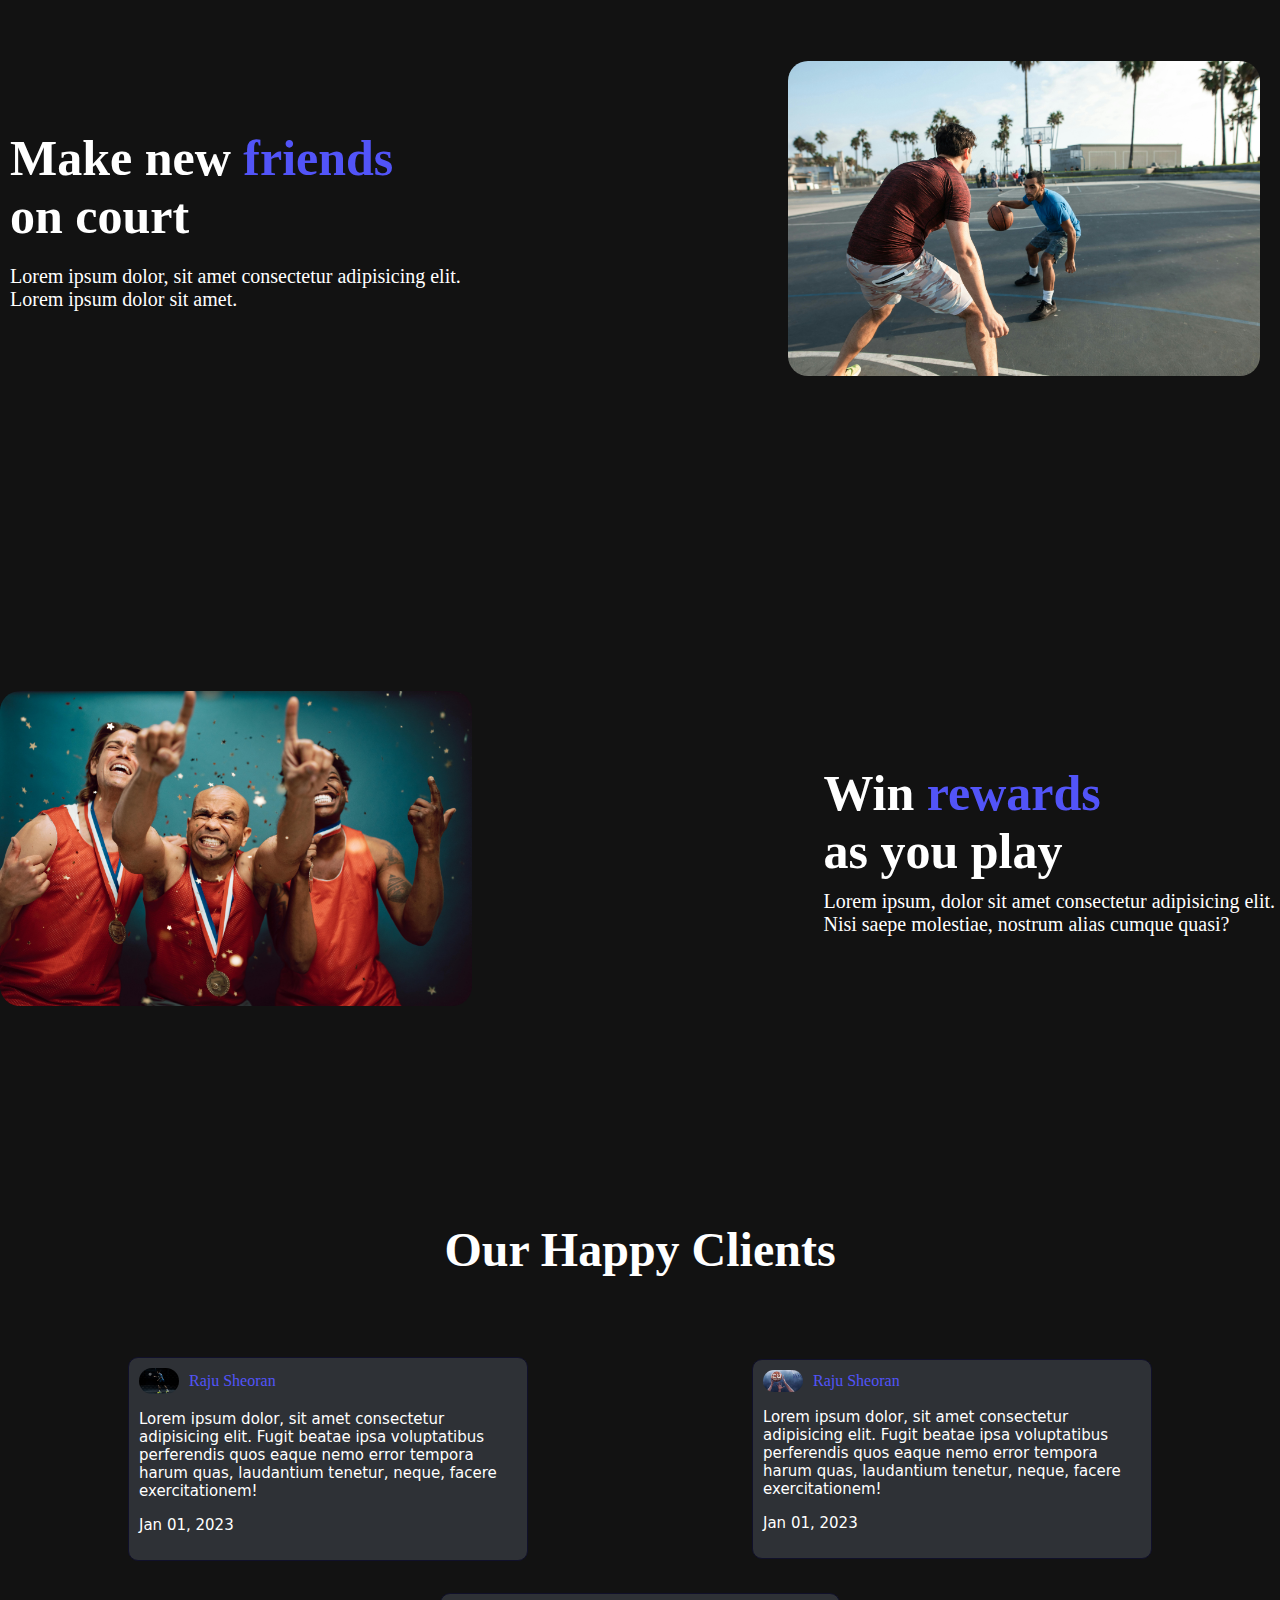
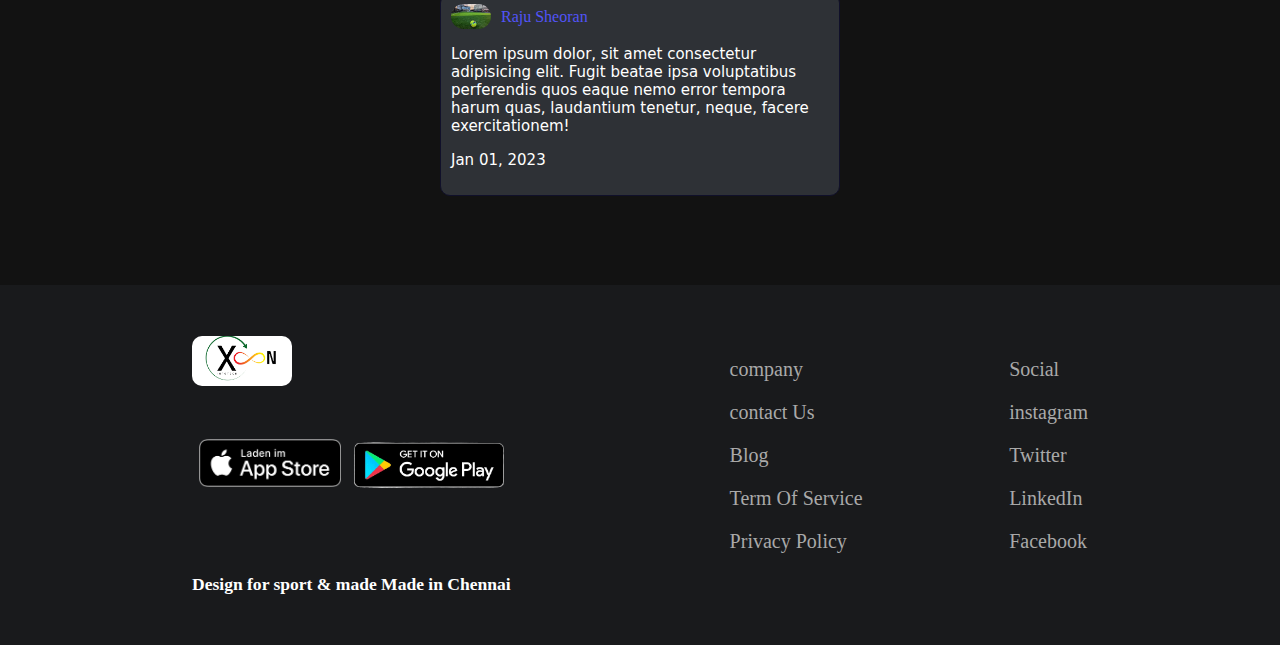
==== commit 5812ca7f: "Add files via upload" ====
--- a/index.html
+++ b/index.html
@@ -48,13 +48,17 @@
                 <h1>The easiest way to <br> meet <span>new player</span></h1>
                 <p>Lorem ipsum dolor, sit amet consectetur adipisicing elit.</p>
                 <a href="#contact" class="contact-button">
-                    Start playing <span><i class="lab la-google-play"></i></span> <span><i class="lab la-apple"></i></span> </a>
+                    Start playing <span><i class="lab la-google-play"></i></span> <span><i
+                            class="lab la-apple"></i></span> </a>
             </div>
             <div class="image">
                 <img src="images/111.jpg" alt="image">
             </div>
         </div>
     </div>
+    <!-- /* ------------------------Create a Scroll To Top Button-------------------------------------- */ -->
+
+    <button onclick="topFunction()" id="myBtn" title="Go to top"><i class="las la-arrow-up"></i></button>
     <!-- ----------------------------------------------------------------------------------- -->
     <div class="main_2">
         <div class="container_2">
@@ -216,6 +220,7 @@
 
         </div>
     </footer>
+    <script src="script.js"></script>
 
 </body>
 
--- a/style.css
+++ b/style.css
@@ -193,7 +193,31 @@
     height: 35vh;
     border-radius: 20px;
 }
-
+/* ------------------------Create a Scroll To Top Button-------------------------------------- */
+#myBtn {
+   
+    position: fixed; /* Fixed/sticky position */
+    bottom: 20px; /* Place the button at the bottom of the page */
+    right: 30px; /* Place the button 30px from the right */
+    z-index: 99; /* Make sure it does not overlap */
+    border: none; /* Remove borders */
+    outline: none; /* Remove outline */
+    background-color: rgb(46, 49, 54); /* Set a background color */
+    color: white; /* Text color */
+    cursor: pointer; /* Add a mouse pointer on hover */
+    padding: 15px; /* Some padding */
+    border-radius: 10px; /* Rounded corners */
+    font-size: 18px; /* Increase font size */
+    color: white;
+   
+  }
+  #myBtn i{
+    font-size: 30px;
+  }
+  #myBtn:hover {
+    background-color: #555; /* Add a dark-grey background on hover */
+  }
+/* ------------------------------------------------------------------ */
 
 @media screen and (max-width:1400px) {
     .container{
